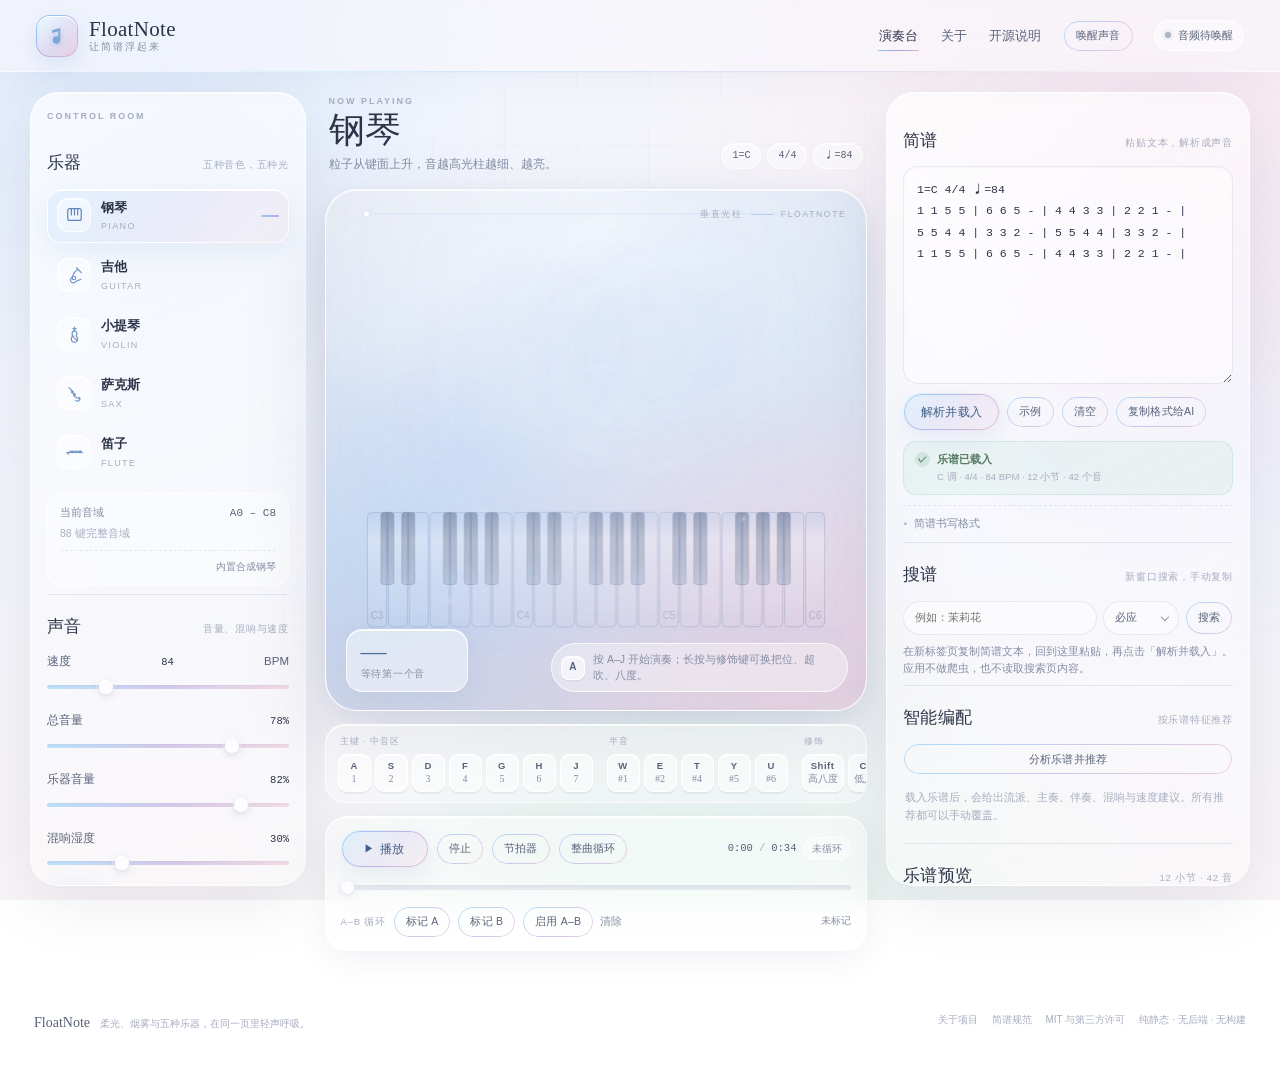
==== index.html @ dc8f1d30 "Initial commit: FloatNote 纯静态开源多乐器简谱演奏器" ====
<!DOCTYPE html>
<html lang="zh-CN">
<head>
  <meta charset="utf-8">
  <meta name="viewport" content="width=device-width, initial-scale=1">
  <meta name="description" content="FloatNote 是一个纯静态、无后端、无需构建的多乐器简谱演奏器。用 QWERTY 键盘演奏五种乐器，在柔光与粒子中看见声音。">
  <meta name="theme-color" content="#f4f2f8">
  <title>FloatNote · 多乐器简谱演奏器</title>
  <link rel="icon" href="data:image/svg+xml,%3Csvg xmlns='http://www.w3.org/2000/svg' viewBox='0 0 64 64'%3E%3Cdefs%3E%3ClinearGradient id='g' x1='0' y1='0' x2='1' y2='1'%3E%3Cstop stop-color='%2387cefa'/%3E%3Cstop offset='1' stop-color='%23b19cd9'/%3E%3C/linearGradient%3E%3C/defs%3E%3Crect width='64' height='64' rx='18' fill='%23f8f6fb'/%3E%3Cpath d='M40 14v26a8 8 0 1 1-4-7V22l-14 4v-6l14-4z' fill='url(%23g)'/%3E%3C/svg%3E">
  <link rel="stylesheet" href="styles/global.css">
  <link rel="stylesheet" href="styles/button.css">
  <link rel="stylesheet" href="styles/theme.css">
  <!-- 仅主题调色面板使用；async 保证 CDN 不稳定时不会阻塞解析、演奏与渲染。 -->
  <script id="jqueryCdn" async src="https://code.jquery.com/jquery-3.7.1.min.js" integrity="sha384-1H217gwSVyLSIfaLxHbE7dRb3v4mYCKbpQvzx0cegeju1MVsGrX5xXxAvs/HgeFs" crossorigin="anonymous"></script>
</head>
<body>
  <div class="page-atmosphere" aria-hidden="true">
    <span class="atmosphere-orb atmosphere-orb--one"></span>
    <span class="atmosphere-orb atmosphere-orb--two"></span>
    <span class="atmosphere-orb atmosphere-orb--three"></span>
  </div>

  <header class="site-header">
    <a class="brand" href="./index.html" aria-label="FloatNote 首页">
      <span class="brand__mark" aria-hidden="true">
        <svg viewBox="0 0 40 40" role="presentation">
          <path d="M25.5 6.5v20.2a6.3 6.3 0 1 1-3.2-5.5V11.9l-10.4 3v-4.6l13.6-3.8z"></path>
        </svg>
      </span>
      <span class="brand__text">
        <strong>FloatNote</strong>
        <small>让简谱浮起来</small>
      </span>
    </a>

    <nav class="site-nav" aria-label="站点导航">
      <a class="nav-link is-active" href="./index.html" aria-current="page">演奏台</a>
      <a class="nav-link" href="./about.html">关于</a>
      <a class="nav-link" href="./about.html#license">开源说明</a>
      <button class="ghost-btn ghost-btn--small" id="audioWakeBtn" type="button">唤醒声音</button>
      <span class="audio-status" id="audioStatus" data-state="locked" title="音频引擎状态">
        <span class="audio-status__dot" aria-hidden="true"></span>
        <span id="audioStatusText">音频待唤醒</span>
      </span>
    </nav>

    <button class="ghost-btn ghost-btn--small panel-toggle" id="panelToggle" type="button" aria-controls="controlPanel" aria-expanded="false">
      控制台
    </button>
  </header>

  <main class="app-shell">
    <div class="drawer-backdrop" id="panelBackdrop" hidden></div>

    <aside class="panel panel--controls" id="controlPanel" aria-label="控制面板">
      <div class="panel__topline">
        <span class="eyebrow">Control room</span>
        <button class="icon-btn panel__close" id="panelClose" type="button" aria-label="收起控制面板">×</button>
      </div>

      <section class="panel-section">
        <div class="section-heading">
          <h2>乐器</h2>
          <span class="section-note">五种音色，五种光</span>
        </div>
        <div class="instrument-grid" id="instrumentGrid" role="group" aria-label="选择乐器"></div>
        <div class="range-card">
          <div class="range-card__top">
            <span>当前音域</span>
            <strong id="rangeLabel">A0 – C8</strong>
          </div>
          <p id="rangeHint">88 键完整音域</p>
          <div class="range-card__actions">
            <button class="text-btn" id="retrySoundfontBtn" type="button" hidden>重试采样音色</button>
            <span class="range-card__mode" id="soundModeLabel">内置合成音色</span>
          </div>
        </div>
      </section>

      <section class="panel-section">
        <div class="section-heading">
          <h2>声音</h2>
          <span class="section-note">音量、混响与速度</span>
        </div>

        <label class="control-row" for="tempoRange">
          <span class="control-row__label">速度 <output id="tempoValue" for="tempoRange">84</output> BPM</span>
          <input class="range-input" id="tempoRange" type="range" min="20" max="300" step="1" value="84">
        </label>

        <label class="control-row" for="masterVolume">
          <span class="control-row__label">总音量 <output id="masterVolumeValue">78%</output></span>
          <input class="range-input" id="masterVolume" type="range" min="0" max="100" step="1" value="78">
        </label>

        <label class="control-row" for="instrumentVolume">
          <span class="control-row__label">乐器音量 <output id="instrumentVolumeValue">82%</output></span>
          <input class="range-input" id="instrumentVolume" type="range" min="0" max="100" step="1" value="82">
        </label>

        <label class="control-row" for="reverbMix">
          <span class="control-row__label">混响湿度 <output id="reverbMixValue">30%</output></span>
          <input class="range-input" id="reverbMix" type="range" min="0" max="100" step="1" value="30">
        </label>

        <div class="inline-controls">
          <button class="ghost-btn ghost-btn--small is-on" id="reverbToggle" type="button" aria-pressed="true">混响开</button>
          <label class="select-wrap" for="reverbPreset">
            <span class="sr-only">混响预设</span>
            <select id="reverbPreset">
              <option value="long">长混响</option>
              <option value="short">短混响</option>
            </select>
          </label>
        </div>

        <div class="octave-control">
          <span class="control-row__label">键盘基准八度</span>
          <div class="segmented" id="octaveSelector" role="group" aria-label="键盘基准八度">
            <button type="button" data-octave="-1">−1</button>
            <button type="button" data-octave="0" class="is-active">0</button>
            <button type="button" data-octave="1">+1</button>
          </div>
          <p class="fine-print">在 Ctrl / Shift 键被浏览器占用时，用这里整体移八度。</p>
        </div>
      </section>

      <section class="panel-section">
        <div class="section-heading">
          <h2>调色</h2>
          <span class="section-note">粒子亮度 · 密度 · 主色</span>
        </div>

        <label class="control-row" for="particleBrightness">
          <span class="control-row__label">粒子亮度 <output id="brightnessValue">100%</output></span>
          <input class="range-input" id="particleBrightness" type="range" min="30" max="180" step="1" value="100">
        </label>

        <label class="control-row" for="particleDensity">
          <span class="control-row__label">粒子密度 <output id="densityValue">100%</output></span>
          <input class="range-input" id="particleDensity" type="range" min="30" max="200" step="1" value="100">
        </label>

        <div class="color-control">
          <label class="color-picker" for="themeColor">
            <span class="color-picker__swatch" id="colorSwatch" aria-hidden="true"></span>
            <span class="sr-only">粒子主色调</span>
            <input id="themeColor" type="color" value="#a9c4ee">
          </label>
          <label class="text-field text-field--compact">
            <span>HEX</span>
            <input id="hexInput" type="text" value="#a9c4ee" maxlength="7" autocomplete="off" spellcheck="false">
          </label>
          <label class="text-field text-field--compact">
            <span>RGB</span>
            <input id="rgbInput" type="text" value="169, 196, 238" autocomplete="off" spellcheck="false">
          </label>
          <button class="ghost-btn ghost-btn--small" id="copyColorBtn" type="button">复制色值</button>
          <button class="text-btn" id="resetThemeBtn" type="button">恢复默认</button>
        </div>
        <p class="fine-print" id="themeJqStatus">调色面板由 jQuery CDN 驱动；离线时自动改用原生事件。</p>
      </section>

      <section class="panel-section">
        <details class="instrument-table-details">
          <summary>
            <span>乐器参数总览</span>
            <span class="summary-hint">音域 · 流派 · 混响 · 键位</span>
          </summary>
          <div class="table-scroll" id="instrumentTableWrap"></div>
        </details>
      </section>

      <section class="panel-section panel-section--last">
        <div class="section-heading">
          <h2>演奏提示</h2>
          <span class="section-note">QWERTY · 长按延音</span>
        </div>
        <ul class="shortcut-list">
          <li><kbd>Space</kbd><span>播放 / 暂停</span></li>
          <li><kbd>Esc</kbd><span>停止全部声音</span></li>
          <li><kbd>长按</kbd><span>持续发声，切换修饰键时实时变调</span></li>
        </ul>
        <p class="fine-print">浏览器可能拦截 Ctrl+W 等系统快捷键；遇到冲突时请使用上方基准八度按钮与界面控件。</p>
      </section>
    </aside>

    <section class="stage-column" aria-label="演奏舞台">
      <div class="stage-head">
        <div class="stage-title">
          <span class="eyebrow">Now playing</span>
          <h1 id="stageInstrument">钢琴</h1>
          <p id="stageVisual">粒子从键面上升，音越高光柱越细、越亮。</p>
        </div>
        <div class="stage-meta" aria-label="乐谱信息">
          <span class="chip" id="keyChip">1=C</span>
          <span class="chip" id="meterChip">4/4</span>
          <span class="chip" id="bpmChip">♩=84</span>
        </div>
      </div>

      <div class="stage-frame">
        <canvas id="stageCanvas" aria-label="乐器光效与粒子可视化舞台">
          你的浏览器不支持 Canvas 2D，请使用 Chrome、Edge 或 Firefox 的现代版本。
        </canvas>
        <div class="stage-note" id="noteReadout" aria-live="polite">
          <span class="stage-note__degree">—</span>
          <span class="stage-note__name">等待第一个音</span>
        </div>
        <div class="stage-hint" id="stageHint">
          <span class="stage-hint__key">A</span>
          <span>按 A–J 开始演奏；长按与修饰键可换把位、超吹、八度。</span>
        </div>
        <div class="stage-loading" id="stageLoading" hidden>
          <span class="spinner" aria-hidden="true"></span>
          <span>正在唤醒声音…</span>
        </div>
        <div class="stage-corner" aria-hidden="true">
          <span id="stageEffectName">垂直光柱</span>
          <span class="stage-corner__line"></span>
          <span>FloatNote</span>
        </div>
      </div>

      <div class="keyboard-strip" id="keyboardStrip" aria-label="当前乐器的键盘映射提示"></div>

      <div class="transport">
        <div class="transport__row">
          <button class="ghost-btn ghost-btn--primary play-btn" id="playBtn" type="button" aria-label="播放">
            <span class="play-btn__icon" id="playIcon" aria-hidden="true">▶</span>
            <span id="playLabel">播放</span>
          </button>
          <button class="ghost-btn ghost-btn--small" id="stopBtn" type="button">停止</button>
          <button class="ghost-btn ghost-btn--small" id="metronomeBtn" type="button" aria-pressed="false">节拍器</button>
          <button class="ghost-btn ghost-btn--small" id="loopBtn" type="button" aria-pressed="false">整曲循环</button>
          <span class="transport__time"><span id="currentTime">0:00</span><span class="divider">/</span><span id="totalTime">0:00</span></span>
          <span class="loop-chip" id="loopChip">未循环</span>
        </div>

        <div class="progress-shell" id="progressShell">
          <div class="progress-fill" id="progressFill"></div>
          <div class="progress-ab" id="progressAb" hidden></div>
          <input class="progress-range" id="progressRange" type="range" min="0" max="1" step="0.001" value="0" aria-label="播放进度">
        </div>

        <div class="transport__ab">
          <span class="transport__ab-label">A–B 循环</span>
          <button class="ghost-btn ghost-btn--small" id="setABtn" type="button">标记 A</button>
          <button class="ghost-btn ghost-btn--small" id="setBBtn" type="button">标记 B</button>
          <button class="ghost-btn ghost-btn--small" id="abLoopBtn" type="button" aria-pressed="false">启用 A–B</button>
          <button class="text-btn" id="clearABtn" type="button">清除</button>
          <span class="ab-status" id="abStatus">未标记</span>
        </div>
      </div>
    </section>

    <aside class="panel panel--score" aria-label="简谱与编配面板">
      <section class="panel-section">
        <div class="section-heading">
          <h2>简谱</h2>
          <span class="section-note">粘贴文本，解析成声音</span>
        </div>
        <label class="sr-only" for="scoreInput">简谱文本</label>
        <textarea class="score-input" id="scoreInput" rows="9" spellcheck="false" placeholder="1=C 4/4 ♩=84&#10;1 1 5 5 | 6 6 5 - | 4 4 3 3 | 2 2 1 - |"></textarea>
        <div class="button-row">
          <button class="ghost-btn ghost-btn--primary" id="parseBtn" type="button">解析并载入</button>
          <button class="ghost-btn ghost-btn--small" id="sampleBtn" type="button">示例</button>
          <button class="ghost-btn ghost-btn--small" id="clearBtn" type="button">清空</button>
          <button class="ghost-btn ghost-btn--small" id="copyAiPromptBtn" type="button">复制格式给AI</button>
        </div>
        <div class="score-status" id="scoreStatus" role="status" aria-live="polite">
          <span class="score-status__icon" aria-hidden="true">·</span>
          <span>载入示例后即可播放。</span>
        </div>
        <details class="syntax-help">
          <summary>简谱书写格式</summary>
          <div class="syntax-help__body">
            <p><code>1=C 4/4 ♩=80</code> 调号、拍号、速度；不写则默认 C 调、4/4、80 BPM。</p>
            <ul>
              <li><code>1 2 3</code> 四分音符；<code>1_</code> 八分音符；<code>1-</code> 二分音符；单独的 <code>-</code> 延长前一拍。</li>
              <li><code>1.</code> 低音；<code>1'</code> 高音；<code>#1</code> 升半音；<code>1~</code> 连音线。</li>
              <li><code>|</code> 分隔小节；<code>0</code> 休止符（兼容扩展）；空格分隔音符。</li>
            </ul>
            <p class="fine-print">暂不支持装饰音、滑音、强弱记号、反复记号、图片 OCR 与五线谱。</p>
          </div>
        </details>
      </section>

      <section class="panel-section">
        <div class="section-heading">
          <h2>搜谱</h2>
          <span class="section-note">新窗口搜索，手动复制</span>
        </div>
        <div class="search-row">
          <label class="sr-only" for="searchInput">曲名</label>
          <input class="text-input" id="searchInput" type="search" placeholder="例如：茉莉花" maxlength="80" autocomplete="off">
          <label class="select-wrap select-wrap--small" for="searchEngine">
            <span class="sr-only">搜索引擎</span>
            <select id="searchEngine">
              <option value="bing">必应</option>
              <option value="baidu">百度</option>
              <option value="google">Google</option>
            </select>
          </label>
          <button class="ghost-btn ghost-btn--small" id="searchBtn" type="button">搜索</button>
        </div>
        <p class="fine-print">在新标签页复制简谱文本，回到这里粘贴，再点击「解析并载入」。应用不做爬虫，也不读取搜索页内容。</p>
      </section>

      <section class="panel-section">
        <div class="section-heading">
          <h2>智能编配</h2>
          <span class="section-note">按乐谱特征推荐</span>
        </div>
        <button class="ghost-btn ghost-btn--small arrange-btn" id="arrangeBtn" type="button">分析乐谱并推荐</button>
        <div class="arrange-cards" id="arrangeCards">
          <p class="empty-state">载入乐谱后，会给出流派、主奏、伴奏、混响与速度建议。所有推荐都可以手动覆盖。</p>
        </div>
      </section>

      <section class="panel-section panel-section--last">
        <div class="section-heading">
          <h2>乐谱预览</h2>
          <span class="section-note" id="previewSummary">尚未载入</span>
        </div>
        <div class="score-preview" id="scorePreview">
          <p class="empty-state">解析后的音符会按小节排在这里，越界音符会获得一滴淡 amber 标记。</p>
        </div>
        <div class="preview-legend">
          <span><i class="legend-dot legend-dot--normal"></i>音域内</span>
          <span><i class="legend-dot legend-dot--warn"></i>已自动移八度</span>
          <span><i class="legend-dot legend-dot--accent"></i>正在发声</span>
        </div>
      </section>
    </aside>
  </main>

  <footer class="site-footer">
    <div>
      <strong>FloatNote</strong>
      <span>柔光、烟雾与五种乐器，在同一页里轻声呼吸。</span>
    </div>
    <div class="site-footer__links">
      <a href="./about.html">关于项目</a>
      <a href="./about.html#notation">简谱规范</a>
      <a href="./about.html#license">MIT 与第三方许可</a>
      <span>纯静态 · 无后端 · 无构建</span>
    </div>
  </footer>

  <div class="toast-layer" id="toastLayer" role="status" aria-live="polite" aria-atomic="false"></div>

  <noscript>
    <div class="noscript-banner">FloatNote 需要 JavaScript 才能解析简谱、播放声音并绘制粒子。</div>
  </noscript>

  <script type="module" src="src/app.js"></script>
</body>
</html>
---- styles/global.css ----
/* FloatNote · 布局、面板与舞台 */

/* ------------------------------------------------------------------ header */

.site-header {
  position: sticky;
  top: 0;
  z-index: 40;
  display: flex;
  align-items: center;
  gap: 22px;
  height: var(--header-h);
  padding: 0 clamp(16px, 3vw, 36px);
  background: rgba(248, 246, 251, 0.68);
  border-bottom: 1px solid rgba(255, 255, 255, 0.6);
  box-shadow: 0 10px 34px rgba(78, 92, 126, 0.04);
  -webkit-backdrop-filter: blur(24px) saturate(1.2);
  backdrop-filter: blur(24px) saturate(1.2);
}

.site-header::after {
  content: "";
  position: absolute;
  inset: auto 0 -1px;
  height: 1px;
  background: linear-gradient(90deg, transparent, rgba(135, 206, 250, 0.5), rgba(177, 156, 217, 0.45), transparent);
  opacity: 0.7;
  pointer-events: none;
}

.brand {
  display: inline-flex;
  align-items: center;
  gap: 11px;
  flex-shrink: 0;
  border-radius: 14px;
}

.brand__mark {
  display: grid;
  place-items: center;
  width: 42px;
  height: 42px;
  border-radius: 14px;
  background:
    linear-gradient(145deg, rgba(255, 255, 255, 0.86), rgba(255, 255, 255, 0.35)) padding-box,
    var(--ghost-stroke) border-box;
  border: 1px solid transparent;
  box-shadow: 0 8px 22px rgba(110, 150, 205, 0.18), inset 0 1px 0 #fff;
}

.brand__mark svg {
  width: 24px;
  height: 24px;
  overflow: visible;
}

.brand__mark path {
  fill: #7ba7da;
  filter: drop-shadow(0 2px 5px rgba(123, 167, 218, 0.45));
}

.brand__text {
  display: flex;
  flex-direction: column;
  gap: 1px;
  line-height: 1.1;
}

.brand__text strong {
  font-family: var(--font-serif);
  font-size: 21px;
  font-weight: 500;
  letter-spacing: 0.015em;
}

.brand__text small {
  font-size: 9.5px;
  letter-spacing: 0.22em;
  color: var(--ink-muted);
  text-transform: uppercase;
}

.site-nav {
  margin-left: auto;
  display: flex;
  align-items: center;
  gap: clamp(10px, 1.6vw, 22px);
  min-width: 0;
}

.nav-link {
  position: relative;
  padding: 4px 1px;
  font-size: 12.5px;
  color: var(--ink-soft);
  white-space: nowrap;
  transition: color 0.2s var(--ease-soft);
}

.nav-link::after {
  content: "";
  position: absolute;
  left: 0;
  right: 0;
  bottom: -1px;
  height: 1px;
  transform: scaleX(0);
  transform-origin: center;
  background: linear-gradient(90deg, #87cefa, #b19cd9, #e2b6c9);
  transition: transform 0.28s var(--ease-out);
}

.nav-link:hover {
  color: var(--ink);
}

.nav-link:hover::after,
.nav-link.is-active::after {
  transform: scaleX(1);
}

.nav-link.is-active {
  color: var(--ink);
}

.audio-status {
  display: inline-flex;
  align-items: center;
  gap: 7px;
  padding: 6px 10px;
  border-radius: 999px;
  background: rgba(255, 255, 255, 0.42);
  border: 1px solid rgba(255, 255, 255, 0.72);
  color: var(--ink-soft);
  font-size: 10.5px;
  white-space: nowrap;
  max-width: 210px;
  overflow: hidden;
}

.audio-status__dot {
  width: 6px;
  height: 6px;
  flex-shrink: 0;
  border-radius: 50%;
  background: #aab2c4;
  box-shadow: 0 0 0 3px rgba(170, 178, 196, 0.12);
}

.audio-status[data-state="loading"] .audio-status__dot {
  background: #d9ab6f;
  box-shadow: 0 0 0 3px rgba(217, 171, 111, 0.16);
  animation: status-pulse 1.4s ease-in-out infinite;
}

.audio-status[data-state="running"] .audio-status__dot {
  background: #7db99d;
  box-shadow: 0 0 0 3px rgba(125, 185, 157, 0.15);
}

.audio-status[data-state="fallback"] .audio-status__dot {
  background: #d490a0;
  box-shadow: 0 0 0 3px rgba(212, 144, 160, 0.14);
}

@keyframes status-pulse {
  0%,
  100% {
    opacity: 1;
  }
  50% {
    opacity: 0.35;
  }
}

.panel-toggle {
  display: none;
}

/* ------------------------------------------------------------------ layout */

.app-shell {
  position: relative;
  display: grid;
  grid-template-columns: 292px minmax(0, 1fr) 392px;
  align-items: start;
  gap: clamp(14px, 1.45vw, 22px);
  width: 100%;
  max-width: 1660px;
  margin: 0 auto;
  padding: 20px clamp(14px, 2.4vw, 30px) 40px;
}

.panel {
  position: sticky;
  top: calc(var(--header-h) + 18px);
  max-height: calc(100vh - var(--header-h) - 34px);
  padding: 18px 18px 22px;
  overflow-y: auto;
  overscroll-behavior: contain;
  border: 1px solid var(--panel-border);
  border-radius: var(--radius-xl);
  background:
    linear-gradient(155deg, rgba(255, 255, 255, 0.7) 0%, rgba(255, 255, 255, 0.42) 48%, rgba(255, 255, 255, 0.32) 100%);
  box-shadow: var(--shadow-soft), var(--inner-glow);
  -webkit-backdrop-filter: blur(24px) saturate(1.12);
  backdrop-filter: blur(24px) saturate(1.12);
}

.panel__topline {
  display: flex;
  align-items: center;
  justify-content: space-between;
  gap: 10px;
  margin-bottom: 8px;
}

.eyebrow {
  display: block;
  font-size: 9px;
  font-weight: 600;
  letter-spacing: 0.22em;
  text-transform: uppercase;
  color: var(--ink-faint);
}

.panel__close {
  display: none;
}

.panel-section {
  padding: 18px 0 4px;
}

.panel-section + .panel-section {
  margin-top: 4px;
  padding-top: 18px;
  border-top: 1px solid var(--line);
}

.panel-section--last {
  padding-bottom: 4px;
}

.section-heading {
  display: flex;
  align-items: baseline;
  justify-content: space-between;
  gap: 10px;
  margin-bottom: 12px;
}

.section-heading h2 {
  font-family: var(--font-serif);
  font-size: 17px;
  font-weight: 500;
  letter-spacing: 0.02em;
}

.section-note {
  font-size: 9.5px;
  letter-spacing: 0.08em;
  color: var(--ink-faint);
  text-align: right;
  white-space: nowrap;
}

.fine-print {
  margin-top: 8px;
  font-size: 10.5px;
  line-height: 1.65;
  color: var(--ink-muted);
}

/* ------------------------------------------------------------------ instruments */

.instrument-grid {
  display: flex;
  flex-direction: column;
  gap: 5px;
}

.instrument-btn {
  position: relative;
  display: flex;
  align-items: center;
  gap: 10px;
  width: 100%;
  padding: 8px 9px;
  border: 1px solid transparent;
  border-radius: 14px;
  background: transparent;
  text-align: left;
  cursor: pointer;
  transition:
    background 0.24s var(--ease-soft),
    border-color 0.24s var(--ease-soft),
    transform 0.24s var(--ease-soft);
}

.instrument-btn:hover {
  background: rgba(255, 255, 255, 0.42);
  border-color: rgba(255, 255, 255, 0.7);
}

.instrument-btn:active {
  transform: scale(0.985);
}

.instrument-btn.is-active {
  background:
    linear-gradient(135deg, rgba(151, 208, 246, 0.2), rgba(190, 170, 224, 0.16) 58%, rgba(232, 185, 200, 0.14));
  border-color: rgba(255, 255, 255, 0.88);
  box-shadow: 0 8px 24px rgba(105, 144, 190, 0.12), inset 0 1px 0 #fff;
}

.instrument-btn__icon {
  display: grid;
  place-items: center;
  width: 34px;
  height: 34px;
  flex-shrink: 0;
  border-radius: 11px;
  border: 1px solid rgba(255, 255, 255, 0.76);
  background: rgba(255, 255, 255, 0.42);
  color: #7395c5;
  box-shadow: inset 0 1px 0 rgba(255, 255, 255, 0.75);
  transition: transform 0.24s var(--ease-out), color 0.2s;
}

.instrument-btn.is-active .instrument-btn__icon {
  color: #5d84bb;
  transform: translateY(-1px);
}

.instrument-btn__icon svg {
  width: 19px;
  height: 19px;
  fill: none;
  stroke: currentColor;
  stroke-width: 1.5;
  stroke-linecap: round;
  stroke-linejoin: round;
}

.instrument-btn__text {
  display: flex;
  flex-direction: column;
  gap: 1px;
  min-width: 0;
}

.instrument-btn__name {
  font-size: 13px;
  font-weight: 600;
  letter-spacing: 0.015em;
}

.instrument-btn__en {
  font-size: 9px;
  letter-spacing: 0.15em;
  text-transform: uppercase;
  color: var(--ink-faint);
}

.instrument-btn__bar {
  width: 18px;
  height: 2px;
  margin-left: auto;
  border-radius: 999px;
  background: linear-gradient(90deg, #87cefa, #b19cd9);
  opacity: 0;
  transform: scaleX(0.3);
  transition: opacity 0.24s, transform 0.3s var(--ease-out);
}

.instrument-btn.is-active .instrument-btn__bar {
  opacity: 0.9;
  transform: scaleX(1);
}

.range-card {
  margin-top: 12px;
  padding: 11px 12px;
  border-radius: 15px;
  border: 1px solid rgba(255, 255, 255, 0.72);
  background: rgba(255, 255, 255, 0.34);
}

.range-card__top {
  display: flex;
  align-items: baseline;
  justify-content: space-between;
  gap: 8px;
  font-size: 10.5px;
  color: var(--ink-muted);
}

.range-card__top strong {
  font-family: var(--font-mono);
  font-size: 11px;
  font-weight: 500;
  color: var(--ink-soft);
}

.range-card p {
  margin-top: 3px;
  font-size: 10.5px;
  color: var(--ink-faint);
}

.range-card__actions {
  display: flex;
  align-items: center;
  justify-content: space-between;
  gap: 8px;
  margin-top: 8px;
  padding-top: 8px;
  border-top: 1px dashed var(--line);
}

.range-card__mode {
  margin-left: auto;
  font-size: 9.5px;
  color: var(--ink-muted);
  text-align: right;
}

/* ------------------------------------------------------------------ controls */

.control-row {
  display: block;
  margin-bottom: 13px;
}

.control-row__label {
  display: flex;
  align-items: baseline;
  justify-content: space-between;
  gap: 12px;
  margin-bottom: 5px;
  font-size: 11.5px;
  color: var(--ink-soft);
}

.control-row output {
  font-family: var(--font-mono);
  font-size: 10.5px;
  color: var(--ink);
  font-variant-numeric: tabular-nums;
}

.range-input {
  -webkit-appearance: none;
  appearance: none;
  display: block;
  width: 100%;
  height: 22px;
  margin: 0;
  padding: 0;
  background: transparent;
  cursor: pointer;
}

.range-input::-webkit-slider-runnable-track {
  height: 4px;
  border-radius: 999px;
  background: linear-gradient(90deg, rgba(135, 206, 250, 0.55), rgba(177, 156, 217, 0.5), rgba(232, 185, 200, 0.45));
  box-shadow: inset 0 1px 2px rgba(90, 105, 140, 0.08);
}

.range-input::-webkit-slider-thumb {
  -webkit-appearance: none;
  appearance: none;
  width: 14px;
  height: 14px;
  margin-top: -5px;
  border-radius: 50%;
  border: 1px solid rgba(255, 255, 255, 0.95);
  background: #fdfcff;
  box-shadow: 0 2px 7px rgba(93, 117, 158, 0.25), 0 0 0 3px rgba(255, 255, 255, 0.28);
  transition: box-shadow 0.2s, transform 0.2s;
}

.range-input:hover::-webkit-slider-thumb {
  box-shadow: 0 2px 10px rgba(93, 117, 158, 0.3), 0 0 0 5px rgba(135, 206, 250, 0.14);
}

.range-input:active::-webkit-slider-thumb {
  transform: scale(1.08);
}

.range-input::-moz-range-track {
  height: 4px;
  border-radius: 999px;
  background: linear-gradient(90deg, rgba(135, 206, 250, 0.55), rgba(177, 156, 217, 0.5), rgba(232, 185, 200, 0.45));
}

.range-input::-moz-range-thumb {
  width: 13px;
  height: 13px;
  border-radius: 50%;
  border: 1px solid rgba(255, 255, 255, 0.95);
  background: #fdfcff;
  box-shadow: 0 2px 7px rgba(93, 117, 158, 0.25);
}

.inline-controls {
  display: flex;
  align-items: center;
  gap: 8px;
  flex-wrap: wrap;
  margin-top: 4px;
}

.select-wrap {
  position: relative;
  display: inline-flex;
}

.select-wrap select {
  -webkit-appearance: none;
  appearance: none;
  min-height: 32px;
  padding: 0 27px 0 11px;
  border: 1px solid rgba(120, 138, 174, 0.16);
  border-radius: 999px;
  background: rgba(255, 255, 255, 0.45);
  color: var(--ink-soft);
  font-size: 11px;
  cursor: pointer;
  transition: border-color 0.2s, background 0.2s;
}

.select-wrap select:hover {
  border-color: rgba(120, 138, 174, 0.3);
  background: rgba(255, 255, 255, 0.62);
}

.select-wrap::after {
  content: "";
  position: absolute;
  top: 50%;
  right: 11px;
  width: 5px;
  height: 5px;
  border-right: 1px solid var(--ink-muted);
  border-bottom: 1px solid var(--ink-muted);
  transform: translateY(-65%) rotate(45deg);
  pointer-events: none;
}

.select-wrap--small select {
  min-height: 34px;
  font-size: 11px;
}

.octave-control {
  margin-top: 14px;
  padding-top: 12px;
  border-top: 1px dashed var(--line);
}

.segmented {
  display: inline-flex;
  padding: 3px;
  gap: 2px;
  border-radius: 999px;
  border: 1px solid rgba(255, 255, 255, 0.76);
  background: rgba(255, 255, 255, 0.34);
}

.segmented button {
  min-width: 40px;
  min-height: 27px;
  padding: 0 9px;
  border: 0;
  border-radius: 999px;
  background: transparent;
  color: var(--ink-muted);
  font-size: 11px;
  cursor: pointer;
  transition: background 0.2s, color 0.2s, box-shadow 0.2s;
}

.segmented button:hover {
  color: var(--ink);
}

.segmented button.is-active {
  color: #4d6f9d;
  background: linear-gradient(135deg, rgba(135, 206, 250, 0.28), rgba(177, 156, 217, 0.2));
  box-shadow: 0 3px 10px rgba(103, 138, 185, 0.12), inset 0 1px 0 #fff;
}

/* ------------------------------------------------------------------ theme */

.color-control {
  display: flex;
  flex-wrap: wrap;
  align-items: flex-end;
  gap: 8px;
  margin-top: 4px;
}

.color-picker {
  position: relative;
  display: block;
  width: 38px;
  height: 38px;
  flex-shrink: 0;
  border-radius: 13px;
  border: 1px solid rgba(255, 255, 255, 0.9);
  background: rgba(255, 255, 255, 0.4);
  box-shadow: inset 0 1px 0 #fff, 0 5px 14px rgba(95, 115, 155, 0.12);
  cursor: pointer;
  overflow: hidden;
}

.color-picker__swatch {
  position: absolute;
  inset: 5px;
  border-radius: 9px;
  background: #a9c4ee;
  box-shadow: inset 0 0 0 1px rgba(255, 255, 255, 0.55);
  pointer-events: none;
}

.color-picker input {
  position: absolute;
  inset: 0;
  width: 100%;
  height: 100%;
  opacity: 0;
  cursor: pointer;
}

.text-field {
  display: flex;
  flex-direction: column;
  gap: 3px;
  min-width: 0;
}

.text-field > span {
  font-size: 8.5px;
  letter-spacing: 0.12em;
  color: var(--ink-faint);
  text-transform: uppercase;
}

.text-field input {
  min-height: 34px;
  padding: 0 10px;
  border: 1px solid rgba(120, 138, 174, 0.16);
  border-radius: 10px;
  background: rgba(255, 255, 255, 0.42);
  font-family: var(--font-mono);
  font-size: 10.5px;
  color: var(--ink-soft);
  outline: none;
  transition: border-color 0.2s, background 0.2s;
}

.text-field input:focus {
  border-color: rgba(118, 166, 214, 0.55);
  background: rgba(255, 255, 255, 0.68);
}

.text-field--compact {
  flex: 1 1 104px;
}

.text-field--compact input {
  width: 100%;
}

.text-field input.is-invalid {
  border-color: rgba(212, 128, 143, 0.62);
  background: rgba(255, 246, 247, 0.7);
}

.text-btn {
  padding: 2px 0;
  border: 0;
  border-bottom: 1px solid transparent;
  background: transparent;
  color: var(--ink-muted);
  font-size: 10.5px;
  cursor: pointer;
  transition: color 0.2s, border-color 0.2s;
}

.text-btn:hover {
  color: #5a7fae;
  border-bottom-color: rgba(90, 127, 174, 0.35);
}

/* ------------------------------------------------------------------ instrument table */

.instrument-table-details {
  border: 1px solid rgba(255, 255, 255, 0.65);
  border-radius: 15px;
  background: rgba(255, 255, 255, 0.26);
  overflow: hidden;
}

.instrument-table-details summary {
  display: flex;
  align-items: center;
  justify-content: space-between;
  gap: 8px;
  padding: 11px 12px;
  cursor: pointer;
  list-style: none;
  font-size: 12px;
  font-weight: 600;
  color: var(--ink-soft);
  user-select: none;
}

.instrument-table-details summary::-webkit-details-marker {
  display: none;
}

.instrument-table-details summary::after {
  content: "＋";
  font-weight: 400;
  color: var(--ink-faint);
  transition: transform 0.24s var(--ease-out);
}

.instrument-table-details[open] summary::after {
  content: "－";
}

.summary-hint {
  margin-left: auto;
  font-size: 9px;
  font-weight: 400;
  letter-spacing: 0.05em;
  color: var(--ink-faint);
}

.instrument-table-details[open] .summary-hint {
  display: none;
}

.table-scroll {
  overflow-x: auto;
  border-top: 1px solid var(--line);
}

.data-table {
  width: 100%;
  min-width: 660px;
  border-collapse: collapse;
  font-size: 10.5px;
  line-height: 1.55;
}

.data-table th {
  padding: 8px 10px;
  color: var(--ink-faint);
  font-size: 8.5px;
  font-weight: 600;
  letter-spacing: 0.12em;
  text-transform: uppercase;
  text-align: left;
  white-space: nowrap;
  border-bottom: 1px solid var(--line);
}

.data-table td {
  padding: 9px 10px;
  color: var(--ink-muted);
  vertical-align: top;
  border-bottom: 1px solid rgba(87, 102, 136, 0.07);
}

.data-table tr:last-child td {
  border-bottom: 0;
}

.data-table tr:hover td {
  background: rgba(255, 255, 255, 0.32);
}

.data-table tr.is-active td {
  background: rgba(135, 206, 250, 0.09);
  color: var(--ink-soft);
}

.data-table td:first-child {
  color: var(--ink-soft);
  font-weight: 600;
  white-space: nowrap;
}

.shortcut-list {
  display: flex;
  flex-direction: column;
  gap: 7px;
  margin: 0;
  padding: 0;
  list-style: none;
}

.shortcut-list li {
  display: flex;
  align-items: center;
  gap: 9px;
  font-size: 10.5px;
  color: var(--ink-muted);
}

kbd {
  display: inline-flex;
  align-items: center;
  justify-content: center;
  min-width: 44px;
  min-height: 23px;
  padding: 0 7px;
  border: 1px solid rgba(255, 255, 255, 0.9);
  border-radius: 7px;
  background: rgba(255, 255, 255, 0.52);
  box-shadow: 0 2px 0 rgba(100, 118, 155, 0.09), inset 0 1px 0 #fff;
  font-family: var(--font-sans);
  font-size: 9.5px;
  color: var(--ink-soft);
}

/* ------------------------------------------------------------------ stage */

.stage-column {
  display: flex;
  flex-direction: column;
  gap: 13px;
  min-width: 0;
}

.stage-head {
  display: flex;
  align-items: flex-end;
  justify-content: space-between;
  gap: 16px;
  padding: 2px 4px 3px;
}

.stage-title {
  min-width: 0;
}

.stage-title h1 {
  margin-top: 2px;
  font-family: var(--font-serif);
  font-size: clamp(27px, 2.8vw, 38px);
  font-weight: 500;
  letter-spacing: 0.015em;
  line-height: 1.12;
}

.stage-title p {
  margin-top: 4px;
  max-width: 520px;
  font-size: 11.5px;
  color: var(--ink-muted);
}

.stage-meta {
  display: flex;
  align-items: center;
  justify-content: flex-end;
  gap: 6px;
  flex-wrap: wrap;
  padding-bottom: 4px;
}

.chip {
  display: inline-flex;
  align-items: center;
  min-height: 26px;
  padding: 0 10px;
  border: 1px solid rgba(255, 255, 255, 0.8);
  border-radius: 999px;
  background: rgba(255, 255, 255, 0.42);
  color: var(--ink-soft);
  font-family: var(--font-mono);
  font-size: 10px;
  white-space: nowrap;
  box-shadow: inset 0 1px 0 #fff;
}

.stage-frame {
  position: relative;
  min-height: clamp(430px, 58vh, 690px);
  isolation: isolate;
  overflow: hidden;
  border: 1px solid rgba(255, 255, 255, 0.9);
  border-radius: 32px;
  background:
    radial-gradient(115% 82% at 50% 8%, rgba(255, 255, 255, 0.82) 0%, rgba(255, 255, 255, 0) 56%),
    radial-gradient(88% 64% at 78% 82%, rgba(240, 205, 220, 0.46) 0%, rgba(240, 205, 220, 0) 70%),
    radial-gradient(78% 64% at 16% 76%, rgba(178, 209, 245, 0.5) 0%, rgba(178, 209, 245, 0) 70%),
    linear-gradient(156deg, #eef1f9 0%, #dde8f7 47%, #f0dfea 100%);
  box-shadow:
    0 30px 80px rgba(76, 91, 128, 0.17),
    0 8px 26px rgba(76, 91, 128, 0.07),
    inset 0 1px 0 rgba(255, 255, 255, 0.95),
    inset 0 -80px 140px rgba(79, 105, 151, 0.08);
}

.stage-frame::before {
  content: "";
  position: absolute;
  inset: 0;
  z-index: 0;
  pointer-events: none;
  background: radial-gradient(90% 70% at 50% 48%, transparent 55%, rgba(112, 128, 164, 0.045) 100%);
}

.stage-frame canvas {
  position: absolute;
  inset: 0;
  display: block;
  width: 100%;
  height: 100%;
  z-index: 1;
}

.stage-note {
  position: absolute;
  left: 20px;
  bottom: 18px;
  z-index: 3;
  display: flex;
  flex-direction: column;
  gap: 1px;
  min-width: 122px;
  padding: 9px 14px 10px;
  border: 1px solid rgba(255, 255, 255, 0.78);
  border-radius: 16px;
  background: rgba(255, 255, 255, 0.46);
  box-shadow: 0 8px 28px rgba(84, 100, 136, 0.08), inset 0 1px 0 #fff;
  -webkit-backdrop-filter: blur(16px);
  backdrop-filter: blur(16px);
  pointer-events: none;
}

.stage-note__degree {
  font-family: var(--font-serif);
  font-size: 26px;
  line-height: 1;
  color: #4c6e9d;
  letter-spacing: 0.02em;
}

.stage-note__name {
  font-size: 9.5px;
  letter-spacing: 0.08em;
  color: var(--ink-muted);
}

.stage-hint {
  position: absolute;
  right: 18px;
  bottom: 18px;
  z-index: 3;
  display: flex;
  align-items: center;
  gap: 8px;
  max-width: min(420px, 55%);
  padding: 8px 12px 8px 9px;
  border: 1px solid rgba(255, 255, 255, 0.72);
  border-radius: 999px;
  background: rgba(255, 255, 255, 0.38);
  color: var(--ink-muted);
  font-size: 10.5px;
  line-height: 1.45;
  -webkit-backdrop-filter: blur(14px);
  backdrop-filter: blur(14px);
  transition: opacity 0.3s, transform 0.3s;
  pointer-events: none;
}

.stage-hint.is-hidden {
  opacity: 0;
  transform: translateY(6px);
}

.stage-hint__key {
  display: grid;
  place-items: center;
  width: 24px;
  height: 24px;
  flex-shrink: 0;
  border-radius: 8px;
  border: 1px solid rgba(255, 255, 255, 0.9);
  background: rgba(255, 255, 255, 0.56);
  box-shadow: 0 2px 0 rgba(100, 118, 155, 0.09), inset 0 1px 0 #fff;
  font-size: 10px;
  font-weight: 700;
  color: var(--ink-soft);
}

.stage-loading {
  position: absolute;
  inset: 0;
  z-index: 4;
  display: flex;
  align-items: center;
  justify-content: center;
  gap: 10px;
  background: rgba(248, 247, 252, 0.32);
  color: var(--ink-soft);
  font-size: 12px;
  -webkit-backdrop-filter: blur(4px);
  backdrop-filter: blur(4px);
}

.spinner {
  width: 17px;
  height: 17px;
  border-radius: 50%;
  border: 1.5px solid rgba(120, 145, 180, 0.22);
  border-top-color: #7fa7d8;
  animation: spin 0.85s linear infinite;
}

@keyframes spin {
  to {
    transform: rotate(360deg);
  }
}

.stage-corner {
  position: absolute;
  top: 18px;
  right: 20px;
  z-index: 3;
  display: flex;
  align-items: center;
  gap: 8px;
  font-size: 8.5px;
  letter-spacing: 0.2em;
  text-transform: uppercase;
  color: var(--ink-faint);
  pointer-events: none;
}

.stage-corner__line {
  width: 22px;
  height: 1px;
  background: linear-gradient(90deg, rgba(135, 206, 250, 0.6), rgba(177, 156, 217, 0.5));
}

/* ------------------------------------------------------------------ keyboard */

.keyboard-strip {
  display: flex;
  align-items: flex-start;
  gap: 14px;
  min-height: 56px;
  padding: 10px 12px;
  overflow-x: auto;
  border: 1px solid rgba(255, 255, 255, 0.72);
  border-radius: 20px;
  background: rgba(255, 255, 255, 0.36);
  box-shadow: inset 0 1px 0 rgba(255, 255, 255, 0.8);
  -webkit-backdrop-filter: blur(16px);
  backdrop-filter: blur(16px);
}

.keyboard-group {
  display: flex;
  flex-direction: column;
  gap: 5px;
  flex-shrink: 0;
}

.keyboard-group__label {
  padding-left: 2px;
  font-size: 8.5px;
  letter-spacing: 0.12em;
  text-transform: uppercase;
  color: var(--ink-faint);
  white-space: nowrap;
}

.keyboard-row {
  display: flex;
  gap: 4px;
}

.keycap {
  display: flex;
  flex-direction: column;
  align-items: center;
  justify-content: center;
  gap: 1px;
  min-width: 33px;
  height: 38px;
  padding: 0 5px;
  border: 1px solid rgba(255, 255, 255, 0.9);
  border-radius: 9px;
  background: rgba(255, 255, 255, 0.52);
  box-shadow: 0 2px 0 rgba(100, 118, 155, 0.1), inset 0 1px 0 #fff;
  transition: background 0.16s, transform 0.16s, box-shadow 0.16s, opacity 0.2s;
}

.keycap__key {
  font-size: 9.5px;
  font-weight: 700;
  letter-spacing: 0.05em;
  color: var(--ink-soft);
  line-height: 1.1;
}

.keycap__note {
  font-family: var(--font-serif);
  font-size: 10px;
  color: var(--ink-muted);
  line-height: 1.1;
}

.keycap.is-held {
  background: linear-gradient(150deg, rgba(135, 206, 250, 0.55), rgba(177, 156, 217, 0.42));
  box-shadow: 0 0 18px rgba(135, 206, 250, 0.36), inset 0 1px 0 #fff;
  transform: translateY(1px);
}

.keycap.is-held .keycap__key,
.keycap.is-held .keycap__note {
  color: #334761;
}

.keycap.is-muted {
  opacity: 0.36;
}

/* ------------------------------------------------------------------ transport */

.transport {
  padding: 13px 15px 12px;
  border: 1px solid rgba(255, 255, 255, 0.74);
  border-radius: 22px;
  background: rgba(255, 255, 255, 0.42);
  box-shadow: var(--shadow-card), inset 0 1px 0 #fff;
  -webkit-backdrop-filter: blur(18px);
  backdrop-filter: blur(18px);
}

.transport__row {
  display: flex;
  align-items: center;
  gap: 7px;
  flex-wrap: wrap;
}

.play-btn {
  min-width: 88px;
}

.play-btn__icon {
  font-size: 10px;
  line-height: 1;
}

.transport__time {
  margin-left: auto;
  display: inline-flex;
  align-items: center;
  gap: 6px;
  font-family: var(--font-mono);
  font-size: 10.5px;
  font-variant-numeric: tabular-nums;
  color: var(--ink-soft);
}

.transport__time .divider {
  color: var(--ink-faint);
}

.loop-chip {
  display: inline-flex;
  align-items: center;
  min-height: 23px;
  padding: 0 8px;
  border-radius: 999px;
  border: 1px solid rgba(255, 255, 255, 0.74);
  background: rgba(255, 255, 255, 0.36);
  font-size: 9.5px;
  color: var(--ink-muted);
  white-space: nowrap;
}

.loop-chip.is-active {
  color: #4f74a3;
  background: rgba(135, 206, 250, 0.16);
  border-color: rgba(135, 206, 250, 0.36);
}

.progress-shell {
  position: relative;
  display: flex;
  align-items: center;
  height: 22px;
  margin: 9px 0 4px;
}

.progress-shell::before {
  content: "";
  position: absolute;
  left: 0;
  right: 0;
  height: 5px;
  border-radius: 999px;
  background: rgba(93, 111, 148, 0.12);
  box-shadow: inset 0 1px 2px rgba(80, 96, 130, 0.06);
}

.progress-fill {
  position: absolute;
  left: 0;
  top: 50%;
  height: 5px;
  width: 0;
  transform: translateY(-50%);
  border-radius: 999px;
  background: linear-gradient(90deg, #9bcafa, #b8a7e4 52%, #e0b7c8);
  box-shadow: 0 0 12px rgba(135, 206, 250, 0.36);
  pointer-events: none;
}

.progress-ab {
  position: absolute;
  top: 50%;
  height: 12px;
  transform: translateY(-50%);
  border-radius: 999px;
  border: 1px solid rgba(135, 206, 250, 0.34);
  background: rgba(135, 206, 250, 0.13);
  pointer-events: none;
}

.progress-range {
  -webkit-appearance: none;
  appearance: none;
  position: relative;
  z-index: 2;
  width: 100%;
  height: 22px;
  margin: 0;
  background: transparent;
  cursor: pointer;
}

.progress-range::-webkit-slider-runnable-track {
  height: 5px;
  background: transparent;
}

.progress-range::-webkit-slider-thumb {
  -webkit-appearance: none;
  appearance: none;
  width: 13px;
  height: 13px;
  margin-top: -4px;
  border-radius: 50%;
  border: 1px solid rgba(255, 255, 255, 0.95);
  background: #fdfcff;
  box-shadow: 0 1px 6px rgba(86, 108, 146, 0.24), 0 0 0 3px rgba(255, 255, 255, 0.24);
}

.progress-range::-moz-range-track {
  height: 5px;
  background: transparent;
}

.progress-range::-moz-range-thumb {
  width: 12px;
  height: 12px;
  border-radius: 50%;
  border: 1px solid rgba(255, 255, 255, 0.95);
  background: #fdfcff;
  box-shadow: 0 1px 6px rgba(86, 108, 146, 0.24);
}

.transport__ab {
  display: flex;
  align-items: center;
  gap: 6px;
  flex-wrap: wrap;
  padding-top: 3px;
}

.transport__ab-label {
  font-size: 9.5px;
  letter-spacing: 0.08em;
  color: var(--ink-faint);
  margin-right: 1px;
}

.ab-status {
  margin-left: auto;
  font-family: var(--font-mono);
  font-size: 9.5px;
  color: var(--ink-muted);
  white-space: nowrap;
}

/* ------------------------------------------------------------------ score panel */

.score-input {
  display: block;
  width: 100%;
  min-height: 158px;
  max-height: 320px;
  padding: 12px 13px;
  resize: vertical;
  border: 1px solid rgba(120, 138, 174, 0.16);
  border-radius: 15px;
  background: rgba(255, 255, 255, 0.45);
  box-shadow: inset 0 1px 3px rgba(80, 96, 130, 0.04);
  color: var(--ink);
  font-family: var(--font-mono);
  font-size: 11.5px;
  line-height: 1.85;
  outline: none;
  transition: border-color 0.2s, background 0.2s, box-shadow 0.2s;
}

.score-input::placeholder {
  color: var(--ink-faint);
}

.score-input:focus {
  border-color: rgba(118, 166, 214, 0.5);
  background: rgba(255, 255, 255, 0.68);
  box-shadow: inset 0 1px 3px rgba(80, 96, 130, 0.03), 0 0 0 3px rgba(135, 206, 250, 0.1);
}

.button-row {
  display: flex;
  align-items: center;
  gap: 6px;
  flex-wrap: wrap;
  margin-top: 9px;
}

.score-status {
  display: flex;
  align-items: flex-start;
  gap: 7px;
  margin-top: 10px;
  padding: 9px 11px;
  border: 1px solid rgba(255, 255, 255, 0.7);
  border-radius: 13px;
  background: rgba(255, 255, 255, 0.34);
  color: var(--ink-muted);
  font-size: 10.5px;
  line-height: 1.6;
}

.score-status__icon {
  display: inline-flex;
  align-items: center;
  justify-content: center;
  width: 15px;
  height: 15px;
  flex-shrink: 0;
  margin-top: 1px;
  border-radius: 50%;
  background: rgba(130, 146, 178, 0.14);
  font-size: 9px;
  font-weight: 700;
}

.score-status--ok {
  color: #547962;
  background: rgba(168, 216, 200, 0.16);
  border-color: rgba(168, 216, 200, 0.36);
}

.score-status--ok .score-status__icon {
  background: rgba(118, 172, 149, 0.2);
}

.score-status--warn {
  color: #82683f;
  background: rgba(236, 209, 160, 0.17);
  border-color: rgba(226, 190, 126, 0.32);
}

.score-status--warn .score-status__icon {
  background: rgba(205, 163, 92, 0.2);
}

.score-status--error {
  color: #8b4f5c;
  background: rgba(232, 185, 200, 0.17);
  border-color: rgba(224, 158, 176, 0.34);
}

.score-status--error .score-status__icon {
  background: rgba(204, 126, 146, 0.2);
}

.score-status__body {
  min-width: 0;
  flex: 1;
}

.score-status__meta {
  display: block;
  margin-top: 2px;
  font-size: 9.5px;
  color: var(--ink-faint);
}

.score-status__list {
  margin: 4px 0 0;
  padding-left: 14px;
  font-size: 9.5px;
  line-height: 1.65;
}

.score-status__list li {
  margin-top: 1px;
}

.syntax-help {
  margin-top: 10px;
  border-top: 1px dashed var(--line);
}

.syntax-help summary {
  padding: 9px 0 3px;
  color: var(--ink-muted);
  font-size: 10.5px;
  cursor: pointer;
  list-style: none;
  user-select: none;
}

.syntax-help summary::-webkit-details-marker {
  display: none;
}

.syntax-help summary::before {
  content: "▸";
  display: inline-block;
  margin-right: 6px;
  color: var(--ink-faint);
  transition: transform 0.2s;
}

.syntax-help[open] summary::before {
  transform: rotate(90deg);
}

.syntax-help__body {
  padding-top: 4px;
  font-size: 10px;
  line-height: 1.75;
  color: var(--ink-muted);
}

.syntax-help__body p + p {
  margin-top: 5px;
}

.syntax-help__body ul {
  margin: 4px 0 0;
  padding-left: 15px;
}

.syntax-help__body li {
  margin-top: 2px;
}

code {
  padding: 1px 4px;
  border-radius: 4px;
  background: rgba(255, 255, 255, 0.55);
  border: 1px solid rgba(255, 255, 255, 0.7);
  font-family: var(--font-mono);
  font-size: 0.93em;
  color: var(--ink-soft);
}

.search-row {
  display: flex;
  align-items: stretch;
  gap: 6px;
  flex-wrap: wrap;
}

.text-input {
  flex: 1 1 120px;
  min-width: 0;
  min-height: 34px;
  padding: 0 11px;
  border: 1px solid rgba(120, 138, 174, 0.16);
  border-radius: 999px;
  background: rgba(255, 255, 255, 0.45);
  font-size: 11px;
  outline: none;
  transition: border-color 0.2s, background 0.2s;
}

.text-input:focus {
  border-color: rgba(118, 166, 214, 0.5);
  background: rgba(255, 255, 255, 0.68);
}

.arrange-btn {
  width: 100%;
  margin-bottom: 4px;
}

.arrange-cards {
  display: flex;
  flex-direction: column;
  gap: 8px;
}

.empty-state {
  padding: 10px 2px;
  color: var(--ink-faint);
  font-size: 10.5px;
  line-height: 1.7;
}

.arrange-card {
  padding: 11px 12px;
  border: 1px solid rgba(255, 255, 255, 0.74);
  border-radius: 15px;
  background: rgba(255, 255, 255, 0.38);
  box-shadow: inset 0 1px 0 rgba(255, 255, 255, 0.76);
  animation: card-in 0.35s var(--ease-out) both;
}

.arrange-card--genre {
  background:
    linear-gradient(145deg, rgba(135, 206, 250, 0.12), rgba(177, 156, 217, 0.1) 58%, rgba(232, 185, 200, 0.08));
}

@keyframes card-in {
  from {
    opacity: 0;
    transform: translateY(5px);
  }
  to {
    opacity: 1;
    transform: translateY(0);
  }
}

.arrange-card__head {
  display: flex;
  align-items: baseline;
  justify-content: space-between;
  gap: 8px;
}

.arrange-card__title {
  font-size: 11.5px;
  font-weight: 600;
  color: var(--ink-soft);
}

.arrange-card__tag {
  flex-shrink: 0;
  padding: 2px 7px;
  border-radius: 999px;
  background: rgba(255, 255, 255, 0.58);
  font-family: var(--font-mono);
  font-size: 8.5px;
  color: var(--ink-muted);
}

.arrange-card__reason {
  margin-top: 5px;
  font-size: 10px;
  line-height: 1.7;
  color: var(--ink-muted);
}

.arrange-metrics {
  display: flex;
  flex-wrap: wrap;
  gap: 5px;
  margin-top: 7px;
}

.metric {
  display: inline-flex;
  align-items: baseline;
  gap: 4px;
  padding: 3px 7px;
  border-radius: 8px;
  background: rgba(255, 255, 255, 0.46);
  font-size: 8.5px;
  color: var(--ink-faint);
}

.metric strong {
  font-family: var(--font-mono);
  font-size: 9.5px;
  font-weight: 500;
  color: var(--ink-soft);
}

.arrange-actions {
  display: flex;
  gap: 5px;
  flex-wrap: wrap;
  margin-top: 8px;
}

.arrange-note {
  margin-top: 2px;
  padding: 8px 10px;
  border-radius: 12px;
  background: rgba(255, 255, 255, 0.28);
  font-size: 9.5px;
  line-height: 1.6;
  color: var(--ink-faint);
}

.score-preview {
  max-height: 270px;
  overflow: auto;
  padding: 2px 2px 6px;
  border-top: 1px dashed var(--line);
}

.score-bar {
  display: flex;
  align-items: flex-start;
  flex-wrap: wrap;
  gap: 3px;
  padding: 7px 0;
  border-bottom: 1px dashed rgba(87, 102, 136, 0.08);
}

.score-bar:last-child {
  border-bottom: 0;
}

.bar-index {
  min-width: 17px;
  padding-top: 6px;
  font-family: var(--font-mono);
  font-size: 8px;
  color: var(--ink-faint);
  user-select: none;
}

.note-chip {
  display: inline-flex;
  flex-direction: column;
  align-items: center;
  justify-content: center;
  min-width: 29px;
  padding: 3px 5px 2px;
  border: 1px solid rgba(255, 255, 255, 0.76);
  border-radius: 8px;
  background: rgba(255, 255, 255, 0.44);
  transition: background 0.2s, border-color 0.2s, box-shadow 0.2s, transform 0.2s;
}

.note-chip__jp {
  font-family: var(--font-serif);
  font-size: 12px;
  line-height: 1.15;
  color: var(--ink-soft);
  white-space: nowrap;
}

.note-chip__dur {
  font-family: var(--font-mono);
  font-size: 7.5px;
  line-height: 1.1;
  color: var(--ink-faint);
}

.note-chip.is-out-of-range {
  border-color: rgba(222, 172, 110, 0.46);
  background: rgba(255, 238, 214, 0.42);
}

.note-chip.is-out-of-range .note-chip__jp {
  color: #8a6437;
}

.note-chip.is-playing {
  border-color: rgba(135, 206, 250, 0.62);
  background: linear-gradient(150deg, rgba(135, 206, 250, 0.4), rgba(177, 156, 217, 0.3));
  box-shadow: 0 0 16px rgba(135, 206, 250, 0.34);
  transform: translateY(-1px);
}

.note-chip.is-playing .note-chip__jp {
  color: #395779;
}

.preview-legend {
  display: flex;
  align-items: center;
  gap: 12px;
  flex-wrap: wrap;
  padding-top: 8px;
  border-top: 1px dashed var(--line);
  font-size: 8.5px;
  color: var(--ink-faint);
}

.preview-legend span {
  display: inline-flex;
  align-items: center;
  gap: 4px;
}

.legend-dot {
  display: inline-block;
  width: 6px;
  height: 6px;
  border-radius: 50%;
}

.legend-dot--normal {
  background: rgba(126, 146, 180, 0.4);
}

.legend-dot--warn {
  background: rgba(218, 164, 96, 0.75);
}

.legend-dot--accent {
  background: rgba(135, 206, 250, 0.9);
  box-shadow: 0 0 6px rgba(135, 206, 250, 0.6);
}

/* ------------------------------------------------------------------ footer & toast */

.site-footer {
  display: flex;
  align-items: flex-start;
  justify-content: space-between;
  gap: 20px;
  width: 100%;
  max-width: 1660px;
  margin: 0 auto;
  padding: 20px clamp(16px, 2.8vw, 34px) 34px;
  border-top: 1px solid rgba(255, 255, 255, 0.62);
  color: var(--ink-faint);
  font-size: 10px;
}

.site-footer > div:first-child {
  display: flex;
  align-items: baseline;
  gap: 10px;
  flex-wrap: wrap;
}

.site-footer strong {
  font-family: var(--font-serif);
  font-size: 14px;
  font-weight: 500;
  color: var(--ink-soft);
}

.site-footer__links {
  display: flex;
  align-items: center;
  gap: 14px;
  flex-wrap: wrap;
}

.site-footer a {
  transition: color 0.2s;
}

.site-footer a:hover {
  color: var(--ink-soft);
}

.toast-layer {
  position: fixed;
  right: 20px;
  bottom: 20px;
  z-index: 120;
  display: flex;
  flex-direction: column;
  gap: 8px;
  width: min(360px, calc(100vw - 28px));
  pointer-events: none;
}

.toast {
  pointer-events: auto;
  padding: 10px 13px;
  border: 1px solid rgba(255, 255, 255, 0.82);
  border-radius: 14px;
  background: rgba(255, 255, 255, 0.82);
  box-shadow: var(--shadow-card);
  -webkit-backdrop-filter: blur(18px);
  backdrop-filter: blur(18px);
  color: var(--ink-soft);
  font-size: 11.5px;
  line-height: 1.6;
  animation: toast-in 0.28s var(--ease-out);
}

.toast.is-leaving {
  opacity: 0;
  transform: translateY(6px);
  transition: opacity 0.24s, transform 0.24s;
}

.toast--ok {
  border-color: rgba(167, 210, 194, 0.55);
  background: rgba(246, 253, 250, 0.9);
  color: #527562;
}

.toast--warn {
  border-color: rgba(230, 198, 142, 0.55);
  background: rgba(255, 252, 244, 0.92);
  color: #806941;
}

.toast--error {
  border-color: rgba(225, 162, 176, 0.58);
  background: rgba(255, 247, 249, 0.93);
  color: #8a4f5c;
}

@keyframes toast-in {
  from {
    opacity: 0;
    transform: translateY(8px) scale(0.985);
  }
  to {
    opacity: 1;
    transform: translateY(0) scale(1);
  }
}

/* ------------------------------------------------------------------ drawer */

.drawer-backdrop {
  position: fixed;
  inset: 0;
  z-index: 70;
  background: rgba(39, 50, 76, 0.18);
  -webkit-backdrop-filter: blur(3px);
  backdrop-filter: blur(3px);
}

body.drawer-open {
  overflow: hidden;
}

/* ------------------------------------------------------------------ responsive */

@media (max-width: 1440px) {
  .app-shell {
    grid-template-columns: 276px minmax(0, 1fr) 364px;
  }

  .panel {
    padding: 16px 16px 20px;
  }
}

@media (max-width: 1199px) {
  .app-shell {
    grid-template-columns: minmax(0, 1fr) 340px;
  }

  .panel--controls {
    position: fixed;
    top: 0;
    bottom: 0;
    left: 0;
    z-index: 80;
    width: min(344px, 90vw);
    max-height: none;
    padding: calc(var(--header-h) + 16px) 18px 30px;
    border-radius: 0 28px 28px 0;
    transform: translateX(-106%);
    transition: transform 0.38s var(--ease-out);
    box-shadow: 24px 0 80px rgba(55, 68, 98, 0.16);
  }

  .panel--controls.is-open {
    transform: translateX(0);
  }

  .panel--controls .panel__close {
    display: grid;
  }

  .panel-toggle {
    display: inline-flex;
    margin-left: 2px;
  }

  .panel--controls .panel__topline {
    position: sticky;
    top: calc(-1 * var(--header-h) - 16px);
    z-index: 2;
    margin: calc(-1 * var(--header-h) - 16px) -18px 10px;
    padding: calc(var(--header-h) + 14px) 18px 8px;
    background: linear-gradient(180deg, rgba(248, 246, 251, 0.95), rgba(248, 246, 251, 0.72));
    -webkit-backdrop-filter: blur(18px);
    backdrop-filter: blur(18px);
    border-bottom: 1px solid rgba(255, 255, 255, 0.7);
  }

  .panel--controls .panel__topline .eyebrow {
    color: var(--ink-muted);
  }
}

@media (max-width: 900px) {
  .app-shell {
    grid-template-columns: minmax(0, 1fr) 318px;
  }

  .site-nav .nav-link:nth-of-type(3) {
    display: none;
  }

  .audio-status {
    max-width: 158px;
  }
}

@media (max-width: 767px) {
  :root {
    --header-h: 62px;
  }

  .site-header {
    gap: 10px;
    padding: 0 14px;
  }

  .brand {
    gap: 8px;
  }

  .brand__mark {
    width: 36px;
    height: 36px;
    border-radius: 12px;
  }

  .brand__mark svg {
    width: 20px;
    height: 20px;
  }

  .brand__text strong {
    font-size: 18px;
  }

  .brand__text small {
    font-size: 8px;
    letter-spacing: 0.16em;
  }

  .site-nav {
    gap: 5px;
  }

  .site-nav .nav-link {
    display: none;
  }

  .site-nav .nav-link[href$="about.html"],
  .site-nav .nav-link[data-root-link="about.html"] {
    display: inline-flex;
  }

  .audio-status {
    display: none;
  }

  .site-nav #audioWakeBtn {
    min-height: 30px;
    padding: 0 10px;
    font-size: 10.5px;
  }

  .panel-toggle {
    display: none;
  }

  .app-shell {
    display: flex;
    flex-direction: column;
    gap: 14px;
    padding: 14px 12px 26px;
  }

  .stage-column {
    order: 1;
  }

  .panel--score {
    order: 2;
  }

  .panel--controls {
    order: 3;
    position: static;
    width: auto;
    max-height: none;
    padding: 16px 16px 22px;
    border-radius: 24px;
    transform: none;
    box-shadow: var(--shadow-soft), var(--inner-glow);
  }

  .panel--controls .panel__topline,
  .panel--controls .panel__close,
  .drawer-backdrop {
    display: none !important;
  }

  .panel--score {
    position: static;
    max-height: none;
    border-radius: 24px;
  }

  .stage-head {
    align-items: flex-start;
    flex-direction: column;
    gap: 8px;
    padding: 2px 4px 4px;
  }

  .stage-title h1 {
    font-size: 27px;
  }

  .stage-title p {
    max-width: none;
  }

  .stage-meta {
    justify-content: flex-start;
    padding-bottom: 0;
  }

  .stage-frame {
    min-height: 56vh;
    min-height: max(390px, 56vh);
    border-radius: 24px;
  }

  .stage-hint,
  .keyboard-strip {
    display: none;
  }

  .stage-note {
    left: 14px;
    bottom: 14px;
    padding: 8px 11px;
  }

  .stage-note__degree {
    font-size: 22px;
  }

  .stage-corner {
    top: 14px;
    right: 14px;
    font-size: 7.5px;
  }

  .transport {
    padding: 11px 12px 11px;
    border-radius: 20px;
  }

  .transport__row {
    gap: 5px;
  }

  .play-btn {
    min-width: 76px;
  }

  .transport__row .ghost-btn--small {
    min-height: 30px;
    padding: 0 9px;
    font-size: 10.5px;
  }

  .transport__time {
    order: 10;
    width: 100%;
    margin-left: 2px;
    padding-top: 3px;
  }

  .loop-chip {
    display: none;
  }

  .transport__ab-label {
    width: 100%;
  }

  .ab-status {
    width: 100%;
    margin-left: 0;
    padding-top: 1px;
  }

  .site-footer {
    flex-direction: column;
    gap: 12px;
    padding: 18px 14px 30px;
  }

  .site-footer__links {
    gap: 10px;
  }

  .toast-layer {
    right: 14px;
    bottom: 14px;
  }
}

@media (max-width: 440px) {
  .stage-title h1 {
    font-size: 24px;
  }

  .stage-frame {
    min-height: max(340px, 52vh);
  }

  .transport__row {
    gap: 4px;
  }

  .transport__row .ghost-btn--small {
    padding: 0 8px;
  }

  .stage-note {
    bottom: 12px;
    left: 12px;
  }
}
---- styles/button.css ----
/* FloatNote · 自研幽灵按钮组件 */

.ghost-btn {
  position: relative;
  isolation: isolate;
  display: inline-flex;
  align-items: center;
  justify-content: center;
  gap: 0.45em;
  min-height: 38px;
  padding: 0 17px;
  border: 1px solid transparent;
  border-radius: 999px;
  background: transparent;
  color: var(--ink-soft);
  font-size: 12px;
  font-weight: 500;
  letter-spacing: 0.02em;
  line-height: 1;
  white-space: nowrap;
  cursor: pointer;
  user-select: none;
  transition:
    background 0.24s var(--ease-soft),
    box-shadow 0.24s var(--ease-soft),
    color 0.24s var(--ease-soft),
    transform 0.18s var(--ease-soft),
    filter 0.18s var(--ease-soft);
}

.ghost-btn::before {
  content: "";
  position: absolute;
  inset: 0;
  z-index: -1;
  padding: 1px;
  border-radius: inherit;
  background: var(--ghost-stroke);
  opacity: 0.68;
  -webkit-mask:
    linear-gradient(#000 0 0) content-box,
    linear-gradient(#000 0 0);
  -webkit-mask-composite: xor;
  mask:
    linear-gradient(#000 0 0) content-box,
    linear-gradient(#000 0 0);
  mask-composite: exclude;
  pointer-events: none;
  transition: opacity 0.24s var(--ease-soft);
}

.ghost-btn:hover {
  color: var(--ink);
  background: rgba(255, 255, 255, 0.18);
  box-shadow:
    0 0 0 1px rgba(255, 255, 255, 0.32),
    0 0 18px rgba(135, 206, 250, 0.26),
    0 8px 22px rgba(91, 112, 151, 0.08);
  filter: brightness(1.06);
}

.ghost-btn:hover::before {
  opacity: 1;
}

.ghost-btn:active {
  transform: translateY(1px) scale(0.99);
  filter: brightness(0.92);
  box-shadow: 0 0 0 1px rgba(255, 255, 255, 0.2), 0 2px 8px rgba(91, 112, 151, 0.08);
}

.ghost-btn:focus-visible {
  outline: 2px solid rgba(96, 154, 214, 0.7);
  outline-offset: 3px;
}

.ghost-btn:disabled,
.ghost-btn.is-disabled,
.ghost-btn--disabled,
.ghost-btn[aria-disabled="true"] {
  opacity: 0.42;
  pointer-events: none;
  filter: grayscale(0.7);
}

.ghost-btn--small {
  min-height: 32px;
  padding: 0 12px;
  font-size: 10.5px;
}

.ghost-btn--primary {
  color: #3f5f89;
  background:
    linear-gradient(135deg, rgba(135, 206, 250, 0.2), rgba(177, 156, 217, 0.17) 56%, rgba(232, 185, 200, 0.14));
  box-shadow:
    0 8px 22px rgba(108, 143, 189, 0.12),
    inset 0 1px 0 rgba(255, 255, 255, 0.7);
}

.ghost-btn--primary::before {
  opacity: 0.9;
}

.ghost-btn--primary:hover {
  color: #345375;
  background:
    linear-gradient(135deg, rgba(135, 206, 250, 0.3), rgba(177, 156, 217, 0.23) 56%, rgba(232, 185, 200, 0.18));
  box-shadow:
    0 0 20px rgba(135, 206, 250, 0.28),
    0 10px 26px rgba(108, 143, 189, 0.14),
    inset 0 1px 0 rgba(255, 255, 255, 0.8);
}

.ghost-btn.is-on,
.ghost-btn[aria-pressed="true"] {
  color: #3e6089;
  background:
    linear-gradient(135deg, rgba(135, 206, 250, 0.24), rgba(177, 156, 217, 0.2) 58%, rgba(232, 185, 200, 0.16));
  box-shadow:
    0 0 0 1px rgba(255, 255, 255, 0.42),
    0 0 16px rgba(135, 206, 250, 0.22),
    inset 0 1px 0 rgba(255, 255, 255, 0.74);
}

.ghost-btn.is-on::before,
.ghost-btn[aria-pressed="true"]::before {
  opacity: 1;
}

.ghost-btn--small.play-btn {
  min-height: 38px;
  padding: 0 16px;
  font-size: 11.5px;
}

.icon-btn {
  display: grid;
  place-items: center;
  width: 34px;
  height: 34px;
  padding: 0;
  border: 1px solid rgba(255, 255, 255, 0.8);
  border-radius: 50%;
  background: rgba(255, 255, 255, 0.34);
  color: var(--ink-muted);
  font-size: 18px;
  line-height: 1;
  cursor: pointer;
  transition: background 0.2s, color 0.2s, transform 0.2s;
}

.icon-btn:hover {
  color: var(--ink-soft);
  background: rgba(255, 255, 255, 0.62);
  transform: rotate(90deg);
}

.icon-btn:active {
  transform: rotate(90deg) scale(0.94);
}

@supports not ((mask-composite: exclude) or (-webkit-mask-composite: xor)) {
  .ghost-btn {
    border: 1px solid;
    border-image: var(--ghost-stroke) 1;
    border-radius: 4px;
  }

  .ghost-btn--small {
    border-radius: 4px;
  }
}

/* 桌面端隐藏抽屉入口；平板断点才显示 */
.ghost-btn.panel-toggle {
  display: none;
}

@media (min-width: 768px) and (max-width: 1199px) {
  .ghost-btn.panel-toggle {
    display: inline-flex;
  }
}

@media (max-width: 767px) {
  .ghost-btn.panel-toggle {
    display: none !important;
  }
}

/* 面板关闭按钮：只在平板抽屉里出现 */
.icon-btn.panel__close {
  display: none;
}

@media (min-width: 768px) and (max-width: 1199px) {
  .panel--controls .icon-btn.panel__close {
    display: grid;
  }
}

@media (max-width: 767px) {
  .icon-btn.panel__close {
    display: none !important;
  }
}
---- styles/theme.css ----
/* FloatNote · 主题令牌、字体与页面氛围 */

:root {
  --font-sans: -apple-system, BlinkMacSystemFont, "Segoe UI", "PingFang SC",
    "Hiragino Sans GB", "Microsoft YaHei", "Noto Sans SC", sans-serif;
  --font-serif: "Iowan Old Style", "Palatino Linotype", "Songti SC", "Noto Serif SC",
    "Source Han Serif SC", serif;
  --font-mono: "SFMono-Regular", "Cascadia Code", "Consolas", "Liberation Mono", monospace;

  --ink: #2d3448;
  --ink-soft: #59627a;
  --ink-muted: #858da3;
  --ink-faint: #a7adbf;
  --paper: #f7f4f9;
  --paper-cool: #eef3fb;
  --panel: rgba(255, 255, 255, 0.55);
  --panel-strong: rgba(255, 255, 255, 0.72);
  --panel-border: rgba(255, 255, 255, 0.78);
  --line: rgba(87, 102, 136, 0.13);
  --line-strong: rgba(87, 102, 136, 0.22);

  --accent-blue: #87cefa;
  --accent-lilac: #b19cd9;
  --accent-mint: #a8d8c8;
  --accent-peach: #efc5b6;
  --accent-rose: #e8b9c8;
  --ghost-stroke: linear-gradient(135deg, #87cefa 0%, #b7b1e5 52%, #e2b6c9 100%);
  --ghost-stroke-strong: linear-gradient(135deg, #7cc4f5 0%, #a995e0 52%, #dfa9c2 100%);

  --shadow-soft: 0 18px 60px rgba(74, 86, 122, 0.1);
  --shadow-card: 0 8px 30px rgba(74, 86, 122, 0.08);
  --shadow-float: 0 24px 70px rgba(74, 86, 122, 0.14);
  --inner-glow: inset 0 1px 0 rgba(255, 255, 255, 0.7);

  --radius-xl: 28px;
  --radius-lg: 22px;
  --radius-md: 16px;
  --radius-sm: 12px;
  --header-h: 72px;

  --ease-soft: cubic-bezier(0.22, 0.68, 0.34, 1);
  --ease-out: cubic-bezier(0.16, 1, 0.3, 1);

  color-scheme: light;
}

* {
  box-sizing: border-box;
}

html {
  min-height: 100%;
  scroll-behavior: smooth;
}

body {
  min-height: 100vh;
  margin: 0;
  color: var(--ink);
  font-family: var(--font-sans);
  font-size: 14px;
  line-height: 1.6;
  background:
    radial-gradient(1200px 780px at 12% -12%, #e9f3ff 0%, rgba(233, 243, 255, 0) 62%),
    radial-gradient(1000px 720px at 92% 4%, #f8eaf2 0%, rgba(248, 234, 242, 0) 56%),
    radial-gradient(900px 700px at 54% 108%, #eaf8f3 0%, rgba(234, 248, 243, 0) 55%),
    linear-gradient(180deg, #f8f6fa 0%, #f1f4fb 52%, #f8f3f6 100%);
  background-attachment: fixed;
  -webkit-font-smoothing: antialiased;
  text-rendering: optimizeLegibility;
  overflow-x: hidden;
}

body::before {
  content: "";
  position: fixed;
  inset: 0;
  z-index: -2;
  pointer-events: none;
  background-image:
    linear-gradient(rgba(94, 110, 146, 0.028) 1px, transparent 1px),
    linear-gradient(90deg, rgba(94, 110, 146, 0.028) 1px, transparent 1px);
  background-size: 72px 72px;
  mask-image: radial-gradient(circle at 50% 20%, #000 0%, transparent 72%);
}

.page-atmosphere {
  position: fixed;
  inset: 0;
  z-index: -1;
  overflow: hidden;
  pointer-events: none;
}

.atmosphere-orb {
  position: absolute;
  border-radius: 50%;
  filter: blur(60px);
  opacity: 0.5;
  animation: atmosphere-drift 26s var(--ease-soft) infinite alternate;
}

.atmosphere-orb--one {
  width: 44vw;
  height: 44vw;
  left: -12vw;
  top: -14vw;
  background: radial-gradient(circle, rgba(158, 196, 245, 0.42), rgba(158, 196, 245, 0));
}

.atmosphere-orb--two {
  width: 38vw;
  height: 38vw;
  right: -10vw;
  top: 8vh;
  background: radial-gradient(circle, rgba(220, 183, 222, 0.34), rgba(220, 183, 222, 0));
  animation-delay: -8s;
}

.atmosphere-orb--three {
  width: 42vw;
  height: 42vw;
  left: 32vw;
  bottom: -22vw;
  background: radial-gradient(circle, rgba(177, 223, 207, 0.3), rgba(177, 223, 207, 0));
  animation-delay: -15s;
}

@keyframes atmosphere-drift {
  from {
    transform: translate3d(0, 0, 0) scale(1);
  }
  to {
    transform: translate3d(3vw, 2vh, 0) scale(1.08);
  }
}

a {
  color: inherit;
  text-decoration: none;
}

button,
input,
select,
textarea {
  font: inherit;
  color: inherit;
}

button {
  -webkit-tap-highlight-color: transparent;
}

h1,
h2,
h3,
p {
  margin: 0;
}

h1,
h2,
h3 {
  font-weight: 500;
}

::selection {
  background: rgba(146, 196, 240, 0.38);
  color: var(--ink);
}

:focus-visible {
  outline: 2px solid rgba(96, 154, 214, 0.72);
  outline-offset: 3px;
}

.sr-only {
  position: absolute;
  width: 1px;
  height: 1px;
  padding: 0;
  margin: -1px;
  overflow: hidden;
  clip: rect(0, 0, 0, 0);
  white-space: nowrap;
  border: 0;
}

[hidden] {
  display: none !important;
}

* {
  scrollbar-width: thin;
  scrollbar-color: rgba(121, 138, 175, 0.36) transparent;
}

::-webkit-scrollbar {
  width: 8px;
  height: 8px;
}

::-webkit-scrollbar-track {
  background: transparent;
}

::-webkit-scrollbar-thumb {
  border-radius: 999px;
  background: rgba(121, 138, 175, 0.28);
  border: 2px solid transparent;
  background-clip: padding-box;
}

::-webkit-scrollbar-thumb:hover {
  background: rgba(121, 138, 175, 0.44);
  background-clip: padding-box;
}

.noscript-banner {
  position: fixed;
  inset: auto 16px 16px;
  z-index: 999;
  padding: 14px 18px;
  border-radius: 16px;
  background: #fff6e9;
  color: #7a542c;
  border: 1px solid rgba(196, 150, 92, 0.3);
  box-shadow: var(--shadow-card);
  text-align: center;
}

@media (prefers-reduced-motion: reduce) {
  *,
  *::before,
  *::after {
    scroll-behavior: auto !important;
    animation-duration: 0.01ms !important;
    animation-iteration-count: 1 !important;
    transition-duration: 0.01ms !important;
  }

  .atmosphere-orb {
    animation: none;
  }
}
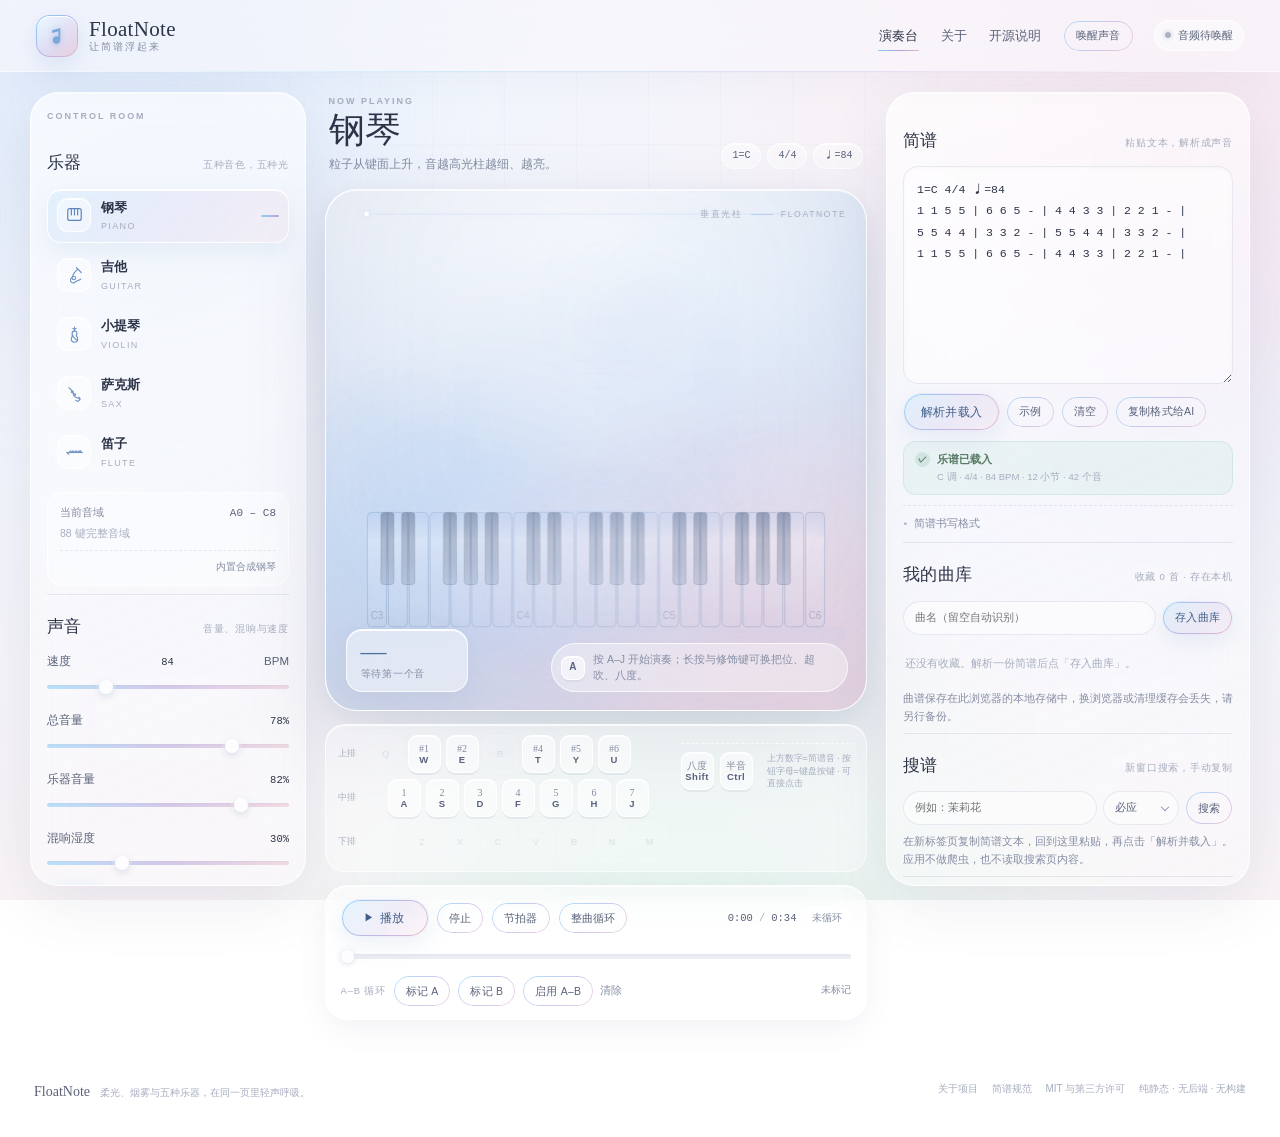
==== commit 0e87c9f5: "Add chord accompaniment, local score library, and 3-row virtual keyboard - chords.js: rule-based per" ====
--- a/index.html
+++ b/index.html
@@ -114,6 +114,18 @@
           </label>
         </div>
 
+        <div class="chord-control">
+          <div class="chord-control__head">
+            <span class="control-row__label">和弦伴奏</span>
+            <button class="ghost-btn ghost-btn--small" id="chordsToggle" type="button" aria-pressed="false">关</button>
+          </div>
+          <label class="control-row" for="chordVolume">
+            <span class="control-row__label">伴奏音量 <output id="chordVolumeValue">42%</output></span>
+            <input class="range-input" id="chordVolume" type="range" min="0" max="100" step="1" value="42">
+          </label>
+          <p class="fine-print" id="chordInfo">开启后按小节自动配三和弦与低音，与旋律同时播放。</p>
+        </div>
+
         <div class="octave-control">
           <span class="control-row__label">键盘基准八度</span>
           <div class="segmented" id="octaveSelector" role="group" aria-label="键盘基准八度">
@@ -284,6 +296,22 @@
             <p class="fine-print">暂不支持装饰音、滑音、强弱记号、反复记号、图片 OCR 与五线谱。</p>
           </div>
         </details>
+      </section>
+
+      <section class="panel-section">
+        <div class="section-heading">
+          <h2>我的曲库</h2>
+          <span class="section-note">收藏 <span id="libraryCount">0</span> 首 · 存在本机</span>
+        </div>
+        <div class="library-save-row">
+          <label class="sr-only" for="songTitleInput">曲名</label>
+          <input class="text-input" id="songTitleInput" type="text" placeholder="曲名（留空自动识别）" maxlength="40" autocomplete="off">
+          <button class="ghost-btn ghost-btn--small ghost-btn--primary" id="saveSongBtn" type="button">存入曲库</button>
+        </div>
+        <div class="library-list" id="libraryList">
+          <p class="empty-state">还没有收藏。解析一份简谱后点「存入曲库」。</p>
+        </div>
+        <p class="fine-print">曲谱保存在此浏览器的本地存储中，换浏览器或清理缓存会丢失，请另行备份。</p>
       </section>
 
       <section class="panel-section">
--- a/styles/global.css
+++ b/styles/global.css
@@ -1139,6 +1139,170 @@
   opacity: 0.36;
 }
 
+/* 三行虚拟琴键 */
+.vkbd {
+  display: flex;
+  flex-direction: column;
+  gap: 6px;
+}
+
+.vkbd__row {
+  display: flex;
+  align-items: center;
+  gap: 8px;
+}
+
+.vkbd__row:nth-child(2) .vkbd__keys {
+  padding-left: 18px;
+}
+
+.vkbd__row:nth-child(3) .vkbd__keys {
+  padding-left: 36px;
+}
+
+.vkbd__tag {
+  flex-shrink: 0;
+  width: 24px;
+  font-size: 8.5px;
+  letter-spacing: 0.08em;
+  color: var(--ink-faint);
+}
+
+.vkbd__keys {
+  display: flex;
+  gap: 5px;
+}
+
+button.keycap {
+  font-family: inherit;
+  cursor: pointer;
+  -webkit-tap-highlight-color: transparent;
+}
+
+button.keycap:active,
+button.keycap.is-held {
+  transform: translateY(1px);
+}
+
+.keycap--static {
+  cursor: default;
+}
+
+.keycap--empty {
+  opacity: 0.22;
+  background: rgba(255, 255, 255, 0.22);
+  box-shadow: none;
+  cursor: default;
+}
+
+.keycap--empty .keycap__key {
+  color: var(--ink-faint);
+}
+
+.vkbd__mods {
+  display: flex;
+  align-items: center;
+  gap: 6px;
+  margin-top: 8px;
+  padding-top: 8px;
+  border-top: 1px dashed rgba(255, 255, 255, 0.7);
+}
+
+.vkbd__hint {
+  margin-left: 8px;
+  font-size: 9px;
+  color: var(--ink-faint);
+  line-height: 1.4;
+}
+
+/* 和弦控制 */
+.chord-control {
+  margin-top: 12px;
+  padding: 12px;
+  border: 1px solid rgba(255, 255, 255, 0.7);
+  border-radius: 14px;
+  background: rgba(255, 255, 255, 0.28);
+}
+
+.chord-control__head {
+  display: flex;
+  align-items: center;
+  justify-content: space-between;
+  margin-bottom: 8px;
+}
+
+.chord-control .fine-print {
+  margin: 8px 0 0;
+}
+
+/* 曲库 */
+.library-save-row {
+  display: flex;
+  gap: 6px;
+  margin-bottom: 10px;
+}
+
+.library-save-row .text-input {
+  flex: 1;
+  min-width: 0;
+}
+
+.library-list {
+  display: flex;
+  flex-direction: column;
+  gap: 6px;
+  max-height: 240px;
+  overflow-y: auto;
+  padding-right: 2px;
+}
+
+.library-item {
+  display: flex;
+  align-items: center;
+  justify-content: space-between;
+  gap: 8px;
+  padding: 8px 10px;
+  border: 1px solid rgba(255, 255, 255, 0.75);
+  border-radius: 10px;
+  background: rgba(255, 255, 255, 0.42);
+}
+
+.library-item__main {
+  display: flex;
+  flex-direction: column;
+  gap: 2px;
+  min-width: 0;
+}
+
+.library-item__title {
+  font-size: 12px;
+  font-weight: 500;
+  color: var(--ink-soft);
+  overflow: hidden;
+  text-overflow: ellipsis;
+  white-space: nowrap;
+}
+
+.library-item__meta {
+  font-size: 9px;
+  color: var(--ink-faint);
+}
+
+.library-item__actions {
+  display: flex;
+  gap: 4px;
+  flex-shrink: 0;
+}
+
+.library-item__actions .icon-btn {
+  padding: 3px 7px;
+  font-size: 10px;
+}
+
+.icon-btn--danger {
+  color: #c0563f;
+}
+
 /* ------------------------------------------------------------------ transport */
 
 .transport {
@@ -2067,9 +2231,21 @@
     border-radius: 24px;
   }
 
-  .stage-hint,
+  .stage-hint {
+    display: none;
+  }
+
   .keyboard-strip {
+    padding: 8px;
+  }
+
+  .vkbd__tag {
     display: none;
+  }
+
+  .keycap {
+    min-width: 30px;
+    height: 40px;
   }
 
   .stage-note {
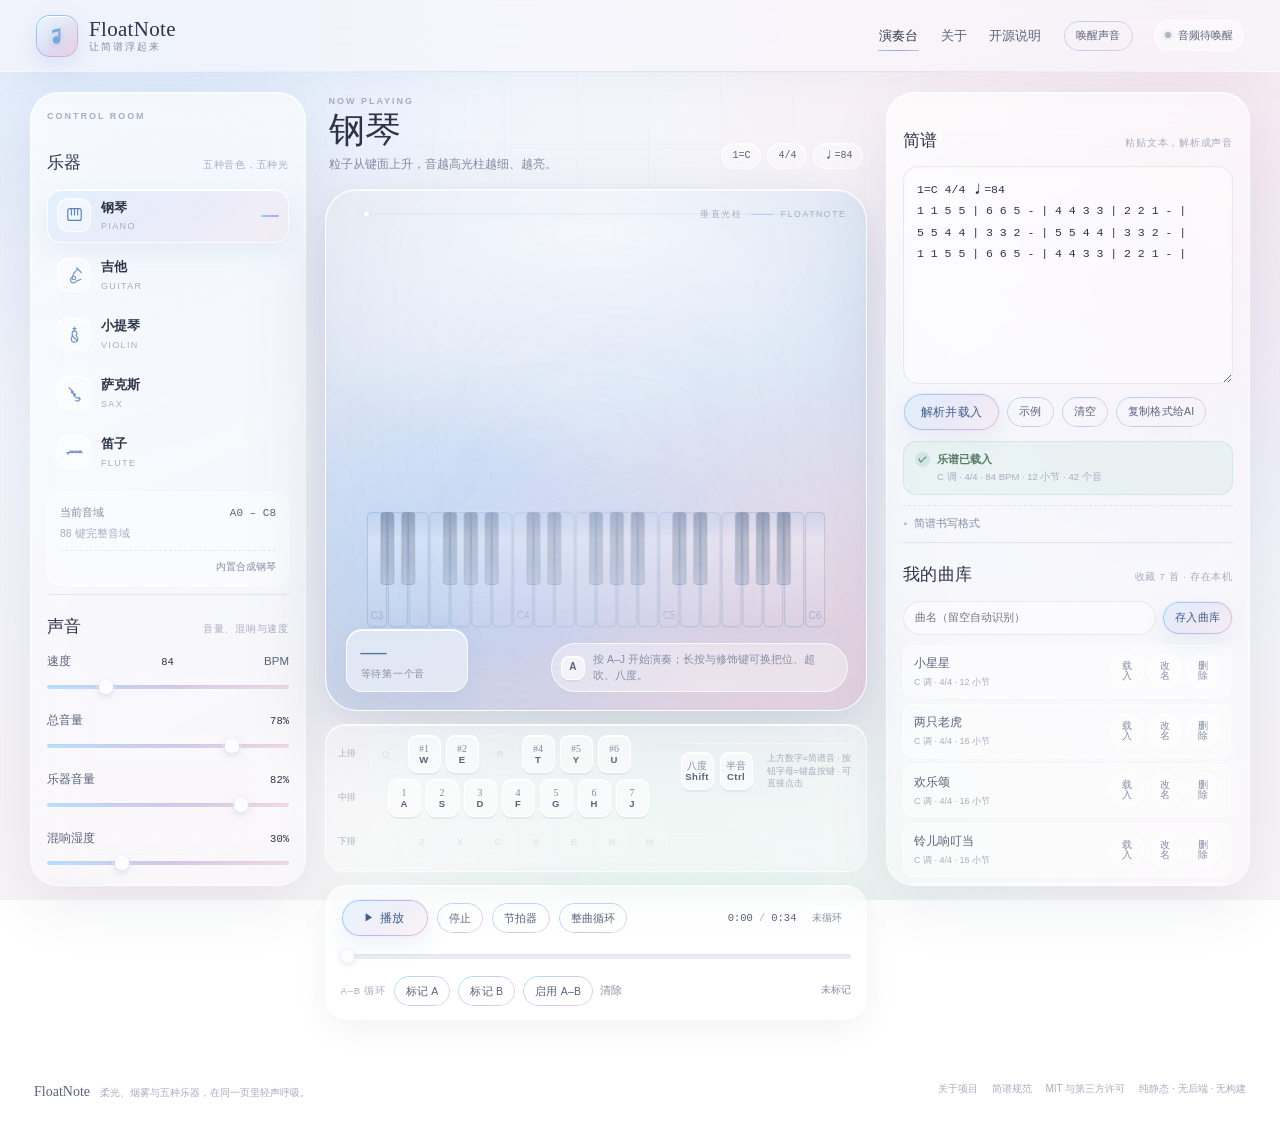
==== commit 36ede387: "Add public-domain demo score library and document start.bat - demoScores.js: 7 public-domain classic" ====
--- a/index.html
+++ b/index.html
@@ -311,7 +311,11 @@
         <div class="library-list" id="libraryList">
           <p class="empty-state">还没有收藏。解析一份简谱后点「存入曲库」。</p>
         </div>
-        <p class="fine-print">曲谱保存在此浏览器的本地存储中，换浏览器或清理缓存会丢失，请另行备份。</p>
+        <div class="library-demo-row">
+          <button class="ghost-btn ghost-btn--small" id="restoreDemoBtn" type="button">恢复示例曲库</button>
+          <span class="section-note">已内置 7 首公有领域经典曲目</span>
+        </div>
+        <p class="fine-print">曲谱保存在此浏览器的本地存储中，换浏览器或清理缓存会丢失，请另行备份。示例曲均为版权过期的经典曲目，可自由使用。</p>
       </section>
 
       <section class="panel-section">
--- a/styles/global.css
+++ b/styles/global.css
@@ -1247,6 +1247,16 @@
   min-width: 0;
 }
 
+.library-demo-row {
+  display: flex;
+  align-items: center;
+  justify-content: space-between;
+  gap: 10px;
+  margin-top: 10px;
+  padding-top: 10px;
+  border-top: 1px solid var(--line);
+}
+
 .library-list {
   display: flex;
   flex-direction: column;
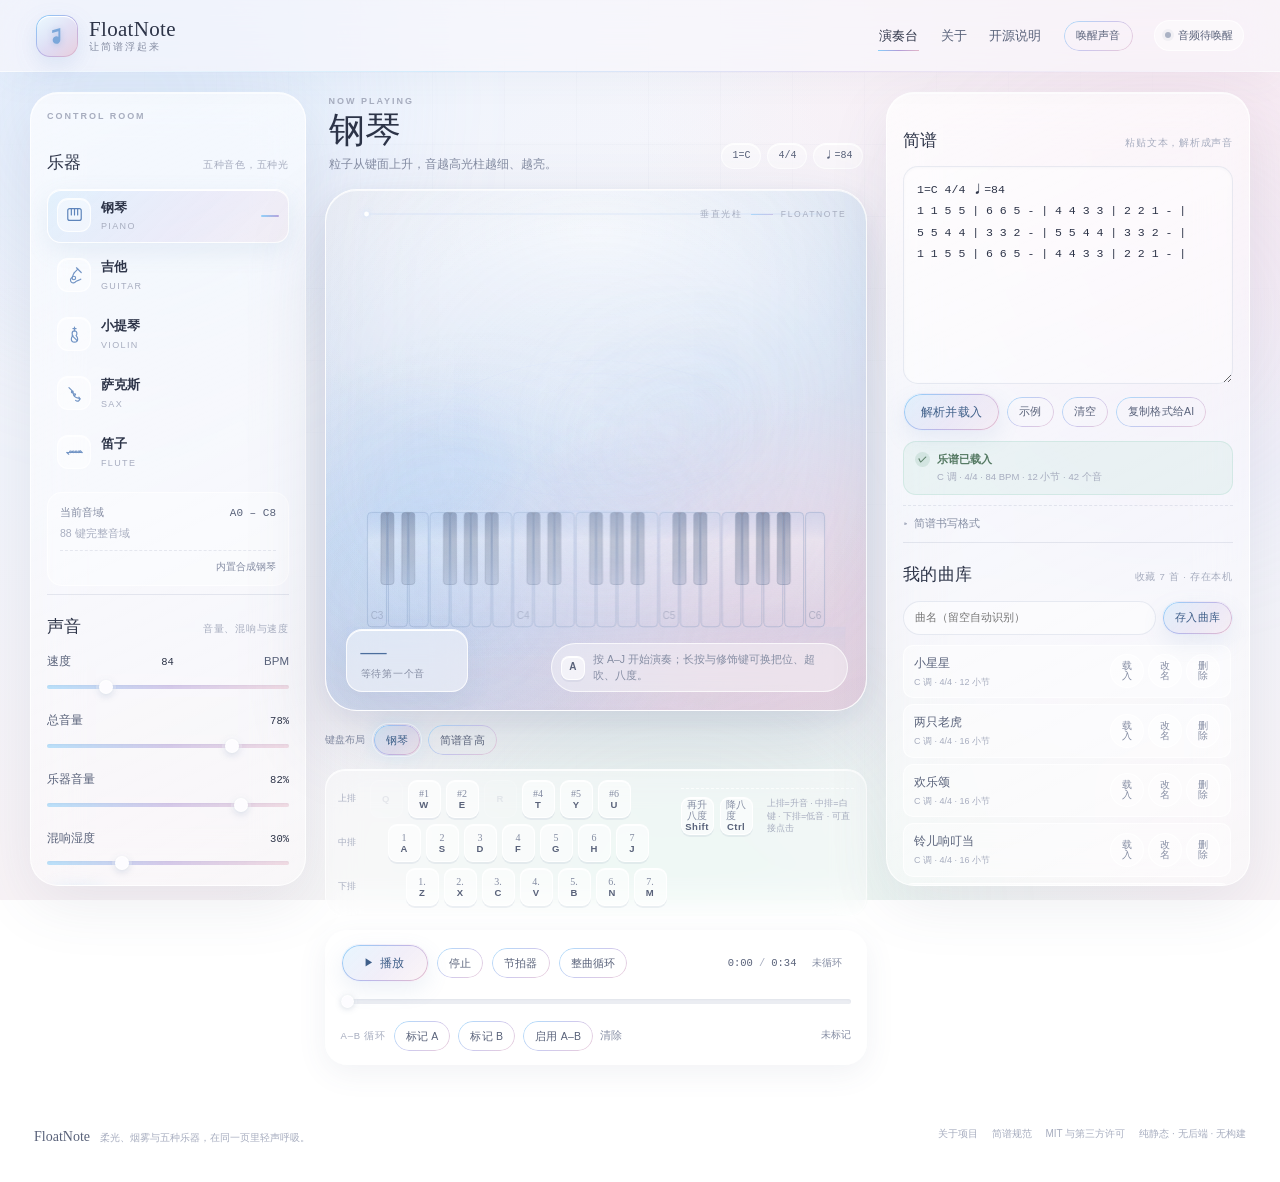
==== commit 19568238: "Add switchable jianpu-pitch keyboard layout alongside piano layout - Two layouts for piano: 'piano' " ====
--- a/index.html
+++ b/index.html
@@ -234,6 +234,11 @@
         </div>
       </div>
 
+      <div class="layout-switch" id="layoutSwitch" role="group" aria-label="键盘布局">
+        <span class="layout-switch__label">键盘布局</span>
+        <button class="ghost-btn ghost-btn--small is-on" id="layoutPianoBtn" type="button" aria-pressed="true" title="上排升音、中排白键、下排低音">钢琴</button>
+        <button class="ghost-btn ghost-btn--small" id="layoutDegreeBtn" type="button" aria-pressed="false" title="上排高音、中排中音、下排低音">简谱音高</button>
+      </div>
       <div class="keyboard-strip" id="keyboardStrip" aria-label="当前乐器的键盘映射提示"></div>
 
       <div class="transport">
--- a/styles/global.css
+++ b/styles/global.css
@@ -1057,6 +1057,22 @@
 
 /* ------------------------------------------------------------------ keyboard */
 
+.layout-switch {
+  display: flex;
+  align-items: center;
+  gap: 6px;
+}
+
+.layout-switch[hidden] {
+  display: none;
+}
+
+.layout-switch__label {
+  font-size: 10px;
+  color: var(--ink-muted);
+  margin-right: 2px;
+}
+
 .keyboard-strip {
   display: flex;
   align-items: flex-start;
